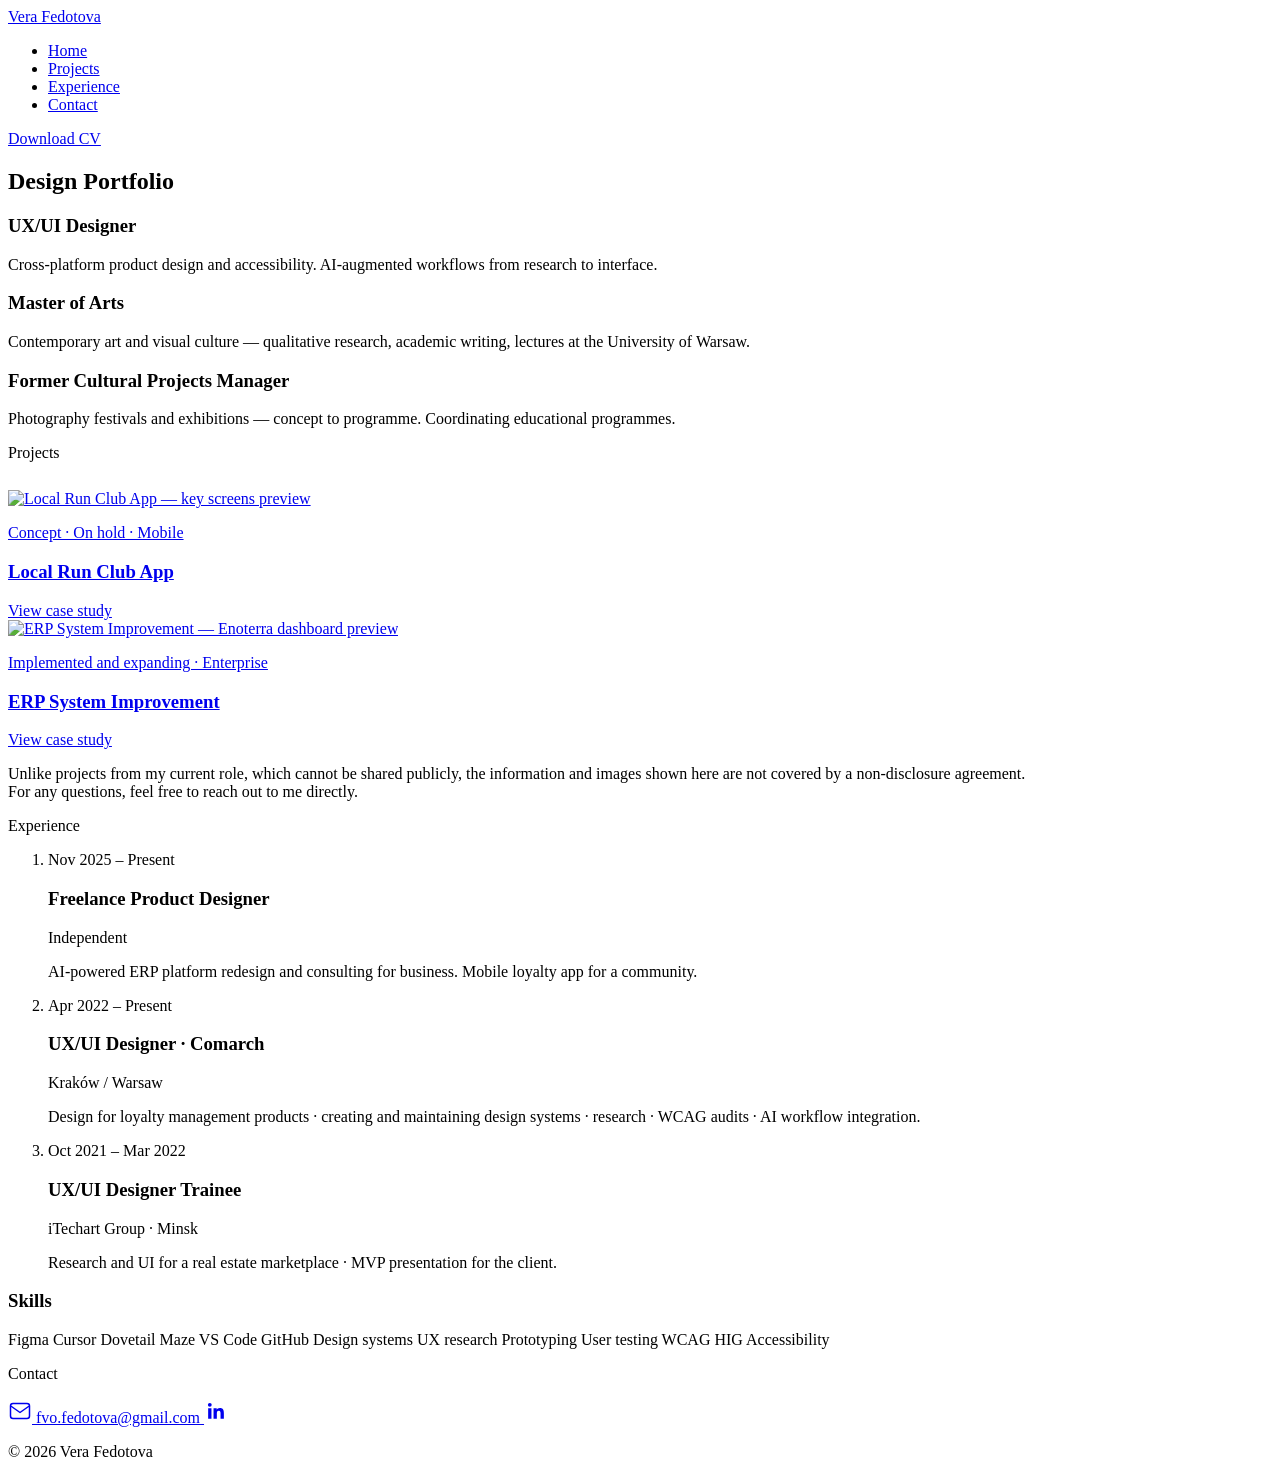
==== index.html @ 74adf996 "Add files via upload" ====
<!DOCTYPE html>
<html lang="en">
<head>
  <meta charset="UTF-8" />
  <meta name="viewport" content="width=device-width, initial-scale=1.0" />
  <title>Vera Fedotova · UX/UI Designer</title>
  <meta name="description" content="Portfolio of Vera Fedotova — UX/UI designer specializing in SaaS, AI, complex applications, and loyalty solutions." />
  <link rel="preconnect" href="https://fonts.googleapis.com" />
  <link rel="preconnect" href="https://fonts.gstatic.com" crossorigin />
  <link href="https://fonts.googleapis.com/css2?family=Inter:opsz,wght@14..32,400..700&family=Syne:wght@600;700;800&display=swap" rel="stylesheet" />
  <link rel="stylesheet" href="css/style.css?v=184" />
</head>
<body class="site-theme">
  <header class="site-header">
    <nav class="nav" aria-label="Main">
      <a class="logo" href="welcome.html">Vera Fedotova</a>
      <div class="nav-end">
        <ul class="nav-links">
          <li><a href="index.html" class="active">Home</a></li>
          <li><a href="projects.html">Projects</a></li>
          <li><a href="#experience" class="hide-mobile">Experience</a></li>
          <li><a href="#contact">Contact</a></li>
        </ul>
        <a class="nav-cv" href="assets/pdf/Fedotova Vera CV Designer.pdf" download="Fedotova Vera CV Designer.pdf">Download CV</a>
      </div>
    </nav>
  </header>

  <main>
    <section class="hero hero--home">
      <div class="container hero-inner">
        <div>
          <div class="hero-heading">
            <h1 class="hero-home-title">
              <span class="hero-home-title-line">Design</span>
              <span class="hero-home-title-line hero-home-title-line--muted">Portfolio</span>
            </h1>
          </div>
        </div>
      </div>
    </section>

    <section class="section-sm">
      <div class="container">
        <div class="about-strip">
          <div class="about-item">
            <h3>UX/UI Designer</h3>
            <p>Cross-platform product design and accessibility. AI-augmented workflows from research to interface.</p>
          </div>
          <div class="about-item">
            <h3>Master of Arts</h3>
            <p>Contemporary art and visual culture — qualitative research, academic writing, lectures at the University of Warsaw.</p>
          </div>
          <div class="about-item">
            <h3>Former Cultural Projects Manager</h3>
            <p>Photography festivals and exhibitions — concept to programme. Coordinating educational programmes.</p>
          </div>
        </div>
      </div>
    </section>

    <section class="section" id="projects">
      <div class="container">
        <p class="section-label">Projects</p>

        <div class="projects-grid" style="margin-top: 28px;">
          <a class="project-card" href="local-run-club.html">
            <div class="project-card-preview project-card-preview--cover project-card-preview--cover-run-club">
              <img class="project-card-cover" src="images/local-run-club/hero/MacBook%20Air%20-%201.png" alt="Local Run Club App — key screens preview" width="1200" height="675" loading="lazy" decoding="async" />
            </div>
            <div class="project-card-body">
              <p class="project-card-status">Concept · On hold · Mobile</p>
              <h3 class="project-card-title">Local Run Club App</h3>
              <span class="project-card-link">View case study</span>
            </div>
          </a>

          <a class="project-card" href="erp-system.html">
            <div class="project-card-preview project-card-preview--cover project-card-preview--cover-framed">
              <img class="project-card-cover" src="images/erp-system/hero/Screenshot%202026-04-27%20at%2018.42.26.png" alt="ERP System Improvement — Enoterra dashboard preview" width="1200" height="675" loading="lazy" decoding="async" />
            </div>
            <div class="project-card-body">
              <p class="project-card-status">Implemented and expanding · Enterprise</p>
              <h3 class="project-card-title">ERP System Improvement</h3>
              <span class="project-card-link">View case study</span>
            </div>
          </a>
        </div>

        <p class="projects-note">
          Unlike projects from my current role, which cannot be shared publicly, the information and images shown here are not covered by a non-disclosure agreement.<br>For any questions, feel free to reach out to me directly.
        </p>
      </div>
    </section>

    <section class="section section-alt" id="experience">
      <div class="container">
        <div class="experience-header">
          <p class="section-label">Experience</p>
        </div>

        <ol class="experience-timeline">
          <li class="experience-timeline-item">
            <div class="experience-timeline-marker">
              <time class="experience-timeline-date" datetime="2025-11">Nov 2025 – Present</time>
            </div>
            <article class="experience-timeline-content">
              <h3 class="experience-timeline-role">Freelance Product Designer</h3>
              <p class="experience-timeline-org">Independent</p>
              <p class="experience-timeline-text">
                AI-powered ERP platform redesign and consulting for business. Mobile loyalty app for a community.
              </p>
            </article>
          </li>

          <li class="experience-timeline-item">
            <div class="experience-timeline-marker">
              <time class="experience-timeline-date" datetime="2022-04">Apr 2022 – Present</time>
            </div>
            <article class="experience-timeline-content">
              <h3 class="experience-timeline-role">UX/UI Designer · Comarch</h3>
              <p class="experience-timeline-org">Kraków / Warsaw</p>
              <p class="experience-timeline-text">
                Design for loyalty management products · creating and maintaining design systems · research · WCAG audits · AI workflow integration.
              </p>
            </article>
          </li>

          <li class="experience-timeline-item">
            <div class="experience-timeline-marker">
              <time class="experience-timeline-date" datetime="2021-10/2022-03">Oct 2021 – Mar 2022</time>
            </div>
            <article class="experience-timeline-content">
              <h3 class="experience-timeline-role">UX/UI Designer Trainee</h3>
              <p class="experience-timeline-org">iTechart Group · Minsk</p>
              <p class="experience-timeline-text">
                Research and UI for a real estate marketplace · MVP presentation for the client.
              </p>
            </article>
          </li>
        </ol>

        <div class="experience-skills">
          <h3 class="about-block-title">Skills</h3>
          <div class="skills-tags">
            <span class="tag">Figma</span>
            <span class="tag">Cursor</span>
            <span class="tag">Dovetail</span>
            <span class="tag">Maze</span>
            <span class="tag">VS Code</span>
            <span class="tag">GitHub</span>
            <span class="tag">Design systems</span>
            <span class="tag">UX research</span>
            <span class="tag">Prototyping</span>
            <span class="tag">User testing</span>
            <span class="tag">WCAG</span>
            <span class="tag">HIG</span>
            <span class="tag">Accessibility</span>
          </div>
        </div>
      </div>
    </section>

    <section class="section-sm" id="contact">
      <div class="container">
        <p class="section-label">Contact</p>
        <div class="contact-links">
          <a class="contact-link contact-link--email" href="mailto:fvo.fedotova@gmail.com">
            <span class="contact-link-icon" aria-hidden="true">
              <svg width="24" height="24" viewBox="0 0 24 24" fill="none">
                <rect x="2.5" y="4.5" width="19" height="15" rx="2.5" stroke="currentColor" stroke-width="1.5"/>
                <path d="M3.5 7.5L12 13.5L20.5 7.5" stroke="currentColor" stroke-width="1.5" stroke-linecap="round" stroke-linejoin="round"/>
              </svg>
            </span>
            <span class="contact-link-text">fvo.fedotova@gmail.com</span>
          </a>
          <a class="contact-link contact-link--linkedin" href="https://www.linkedin.com/in/vera-fedotova/" target="_blank" rel="noopener noreferrer" aria-label="LinkedIn profile">
            <svg width="24" height="24" viewBox="0 0 24 24" fill="currentColor" aria-hidden="true">
              <g transform="translate(12 12) scale(0.93) translate(-12 -12)">
                <path d="M20.447 20.452h-3.554v-5.569c0-1.328-.027-3.037-1.852-3.037-1.853 0-2.136 1.445-2.136 2.939v5.667H9.351V9h3.414v1.561h.046c.477-.9 1.637-1.85 3.37-1.85 3.601 0 4.267 2.37 4.267 5.455v6.286zM5.337 7.433a2.062 2.062 0 0 1-2.063-2.065 2.062 2.062 0 0 1 2.063-2.063 2.062 2.062 0 0 1 2.063 2.063 2.062 2.062 0 0 1-2.063 2.065zm1.782 13.019H3.555V9h3.564v11.452z"/>
              </g>
            </svg>
          </a>
        </div>
      </div>
    </section>
  </main>

  <footer class="site-footer">
    <div class="footer-inner">
      <p>© 2026 Vera Fedotova</p>
    </div>
  </footer>

  <script src="js/main.js"></script>
</body>
</html>
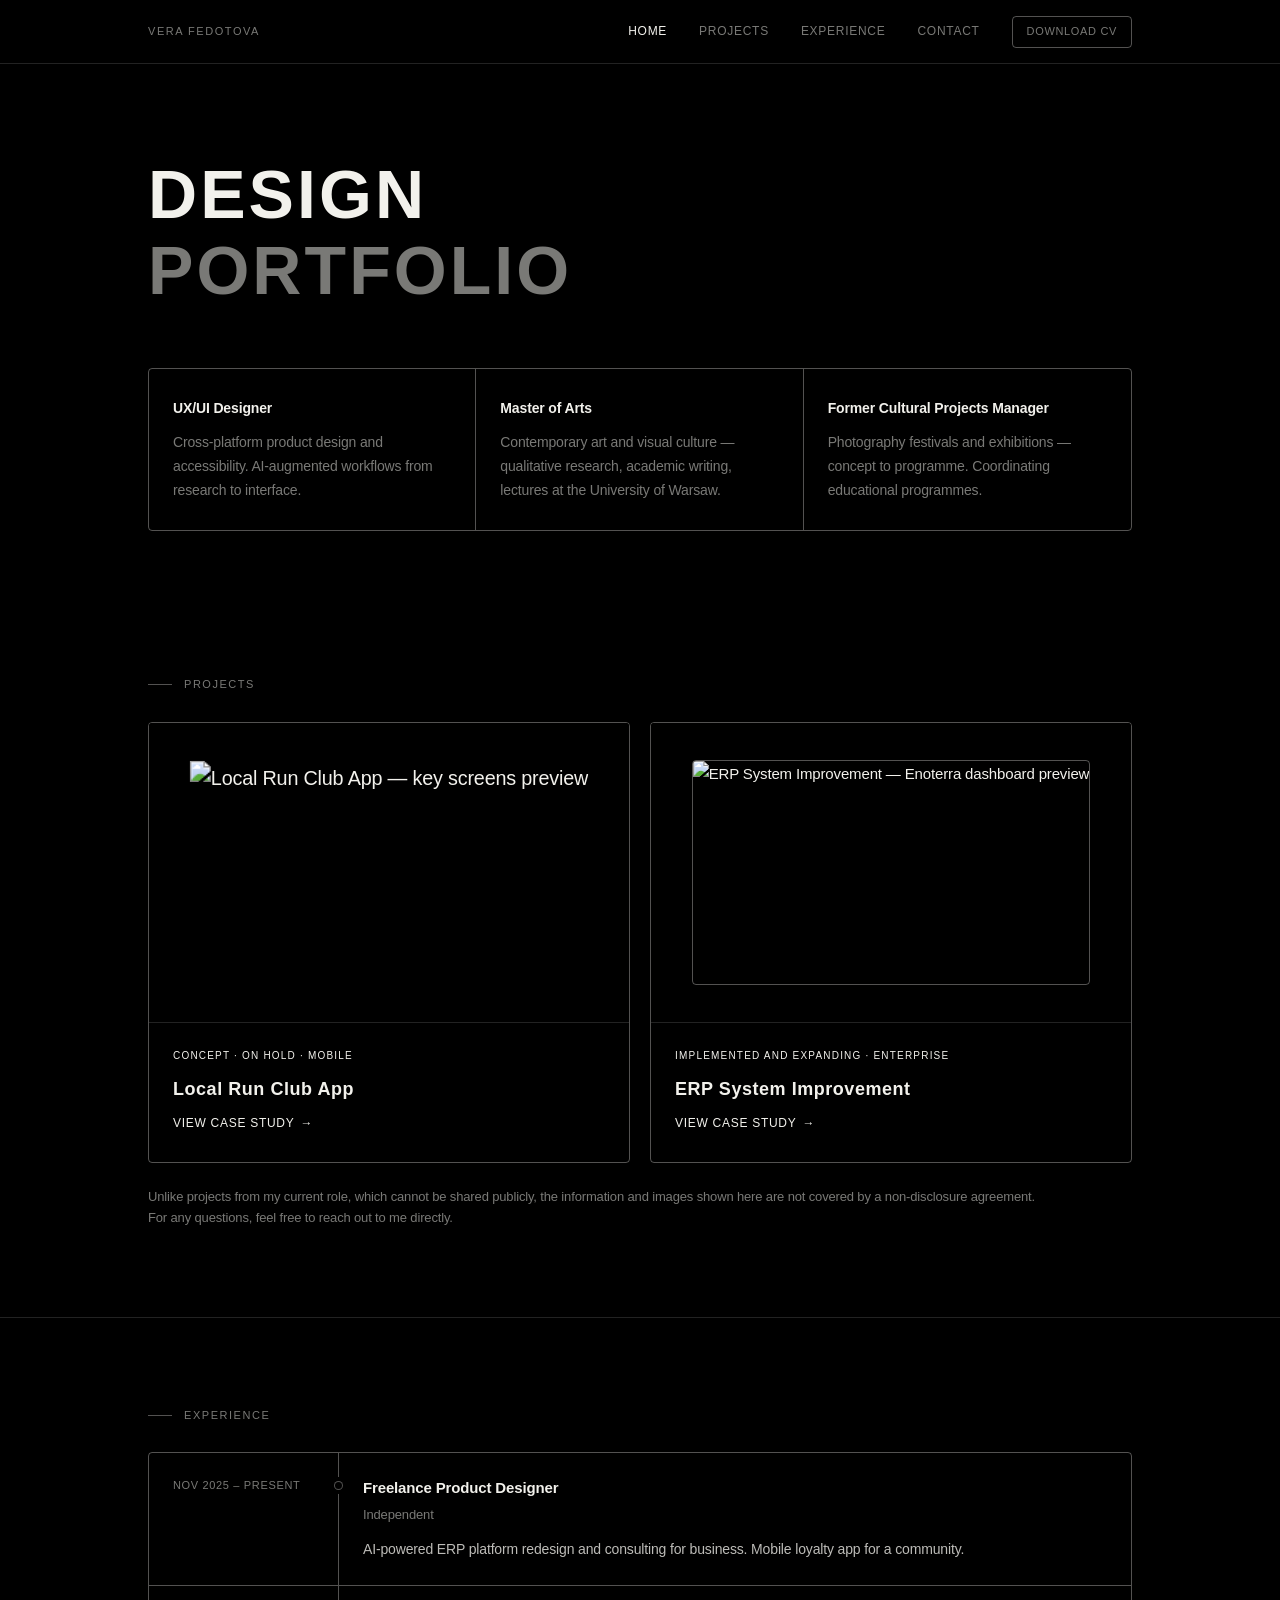
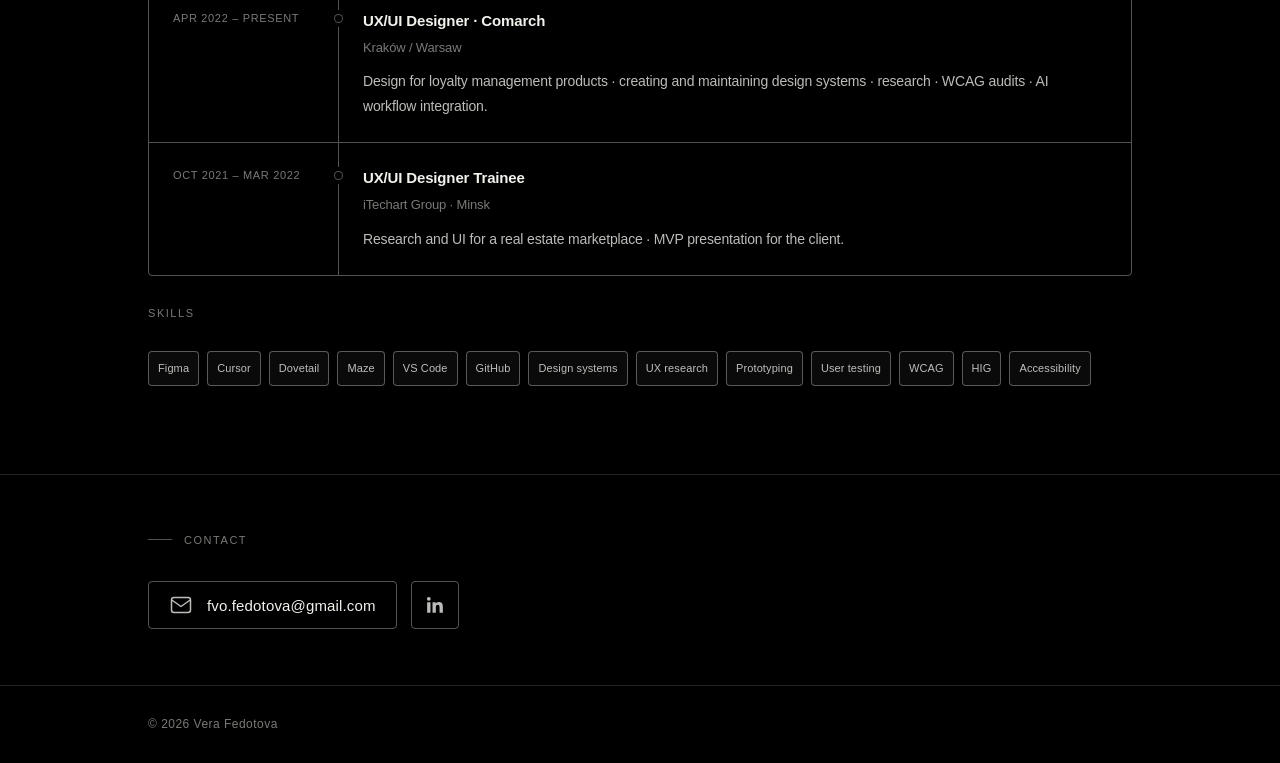
==== commit bff878d9: "Update index.html" ====
--- a/index.html
+++ b/index.html
@@ -8,7 +8,8 @@
   <link rel="preconnect" href="https://fonts.googleapis.com" />
   <link rel="preconnect" href="https://fonts.gstatic.com" crossorigin />
   <link href="https://fonts.googleapis.com/css2?family=Inter:opsz,wght@14..32,400..700&family=Syne:wght@600;700;800&display=swap" rel="stylesheet" />
-  <link rel="stylesheet" href="css/style.css?v=184" />
+  <script src="site-base.js"></script>
+  <link rel="stylesheet" href="style.css?v=185" />
 </head>
 <body class="site-theme">
   <header class="site-header">
@@ -21,7 +22,7 @@
           <li><a href="#experience" class="hide-mobile">Experience</a></li>
           <li><a href="#contact">Contact</a></li>
         </ul>
-        <a class="nav-cv" href="assets/pdf/Fedotova Vera CV Designer.pdf" download="Fedotova Vera CV Designer.pdf">Download CV</a>
+        <a class="nav-cv" href="Fedotova Vera CV Designer.pdf" download="Fedotova Vera CV Designer.pdf">Download CV</a>
       </div>
     </nav>
   </header>
@@ -192,6 +193,6 @@
     </div>
   </footer>
 
-  <script src="js/main.js"></script>
+  <script src="main.js"></script>
 </body>
 </html>
--- a/style.css
+++ b/style.css
@@ -0,0 +1,3198 @@
+*,
+*::before,
+*::after {
+  margin: 0;
+  padding: 0;
+  box-sizing: border-box;
+}
+
+:root {
+  --bg: #000000;
+  --bg-soft: #000000;
+  --surface: transparent;
+  --surface-2: rgba(242, 241, 236, 0.04);
+  --ink: #f2f1ec;
+  --ink-2: rgba(242, 241, 236, 0.78);
+  --muted: rgba(242, 241, 236, 0.5);
+  --line: rgba(242, 241, 236, 0.14);
+  --line-strong: rgba(242, 241, 236, 0.34);
+  --accent: #f2f1ec;
+  --accent-dim: rgba(242, 241, 236, 0.08);
+  --accent-glow: rgba(242, 241, 236, 0.2);
+  --font: "Inter", -apple-system, BlinkMacSystemFont, "Segoe UI", sans-serif;
+  --font-display: "Syne", var(--font);
+  --max: 1040px;
+  --measure: calc(62ch - 120px);
+  --measure-lead: min(720px, 100%);
+  --nav-h: 64px;
+  --radius: 4px;
+  --btn-h: 48px;
+}
+
+html {
+  scroll-behavior: smooth;
+  color-scheme: dark;
+}
+
+body {
+  font-family: var(--font);
+  background: var(--bg);
+  color: var(--ink);
+  line-height: 1.7;
+  font-size: 15px;
+  letter-spacing: -0.01em;
+  -webkit-font-smoothing: antialiased;
+  font-optical-sizing: auto;
+  text-rendering: optimizeLegibility;
+}
+
+a {
+  color: inherit;
+  text-decoration: none;
+}
+
+:focus-visible {
+  outline: 2px solid var(--accent);
+  outline-offset: 3px;
+  border-radius: 2px;
+}
+
+[id] {
+  scroll-margin-top: calc(var(--nav-h) + 24px);
+}
+
+@media (prefers-reduced-motion: reduce) {
+  html {
+    scroll-behavior: auto;
+  }
+
+  *,
+  *::before,
+  *::after {
+    animation-duration: 0.01ms !important;
+    animation-iteration-count: 1 !important;
+    transition-duration: 0.01ms !important;
+  }
+}
+
+img {
+  max-width: 100%;
+  display: block;
+}
+
+.mono {
+  font-size: 0.92em;
+  letter-spacing: 0.04em;
+}
+
+/* Navigation */
+.site-header {
+  position: sticky;
+  top: 0;
+  z-index: 100;
+  height: var(--nav-h);
+  background: rgba(0, 0, 0, 0.82);
+  backdrop-filter: blur(16px) saturate(1.2);
+  border-bottom: 1px solid var(--line);
+}
+
+.nav {
+  max-width: var(--max);
+  margin: 0 auto;
+  height: 100%;
+  padding: 0 28px;
+  display: flex;
+  align-items: center;
+  justify-content: space-between;
+  gap: 24px;
+}
+
+.logo {
+  display: inline-flex;
+  align-items: center;
+  font-size: 11px;
+  font-weight: 500;
+  letter-spacing: 0.14em;
+  text-transform: uppercase;
+  color: var(--muted);
+  line-height: 1;
+}
+
+.nav-links {
+  display: flex;
+  align-items: center;
+  gap: 32px;
+  list-style: none;
+  font-size: 12px;
+  font-weight: 500;
+  letter-spacing: 0.06em;
+  text-transform: uppercase;
+}
+
+.nav-links a {
+  color: var(--muted);
+  transition: color 0.2s ease;
+}
+
+.nav-links a:hover,
+.nav-links a.active {
+  color: var(--ink);
+}
+
+.nav-end {
+  display: flex;
+  align-items: center;
+  gap: 32px;
+}
+
+.nav-cv {
+  display: inline-flex;
+  align-items: center;
+  justify-content: center;
+  flex-shrink: 0;
+  height: 32px;
+  padding: 0 14px;
+  font-size: 11px;
+  font-weight: 500;
+  letter-spacing: 0.06em;
+  text-transform: uppercase;
+  border: 1px solid var(--line-strong);
+  background: transparent;
+  color: var(--muted);
+  border-radius: var(--radius);
+  transition: background 0.2s ease, border-color 0.2s ease, color 0.2s ease;
+}
+
+.nav-cv:hover {
+  background: #000000;
+  border-color: #ffffff;
+  color: #ffffff;
+}
+
+/* Layout */
+main {
+  min-height: calc(100vh - var(--nav-h) - 88px);
+}
+
+.container {
+  max-width: var(--max);
+  margin: 0 auto;
+  padding: 0 28px;
+}
+
+.section {
+  padding: 88px 0;
+}
+
+.section-sm {
+  padding: 56px 0;
+}
+
+#contact {
+  border-top: 1px solid var(--line);
+}
+
+.section-alt {
+  background: transparent;
+  border-top: 1px solid var(--line);
+}
+
+.section-label {
+  display: flex;
+  align-items: center;
+  gap: 12px;
+  font-size: 11px;
+  font-weight: 500;
+  letter-spacing: 0.14em;
+  text-transform: uppercase;
+  color: var(--muted);
+  margin-bottom: 20px;
+}
+
+.section-label::before {
+  content: "";
+  width: 24px;
+  height: 1px;
+  background: var(--line-strong);
+  flex-shrink: 0;
+}
+
+.section-title {
+  font-size: clamp(26px, 4vw, 34px);
+  font-weight: 600;
+  letter-spacing: -0.03em;
+  line-height: 1.2;
+  margin-bottom: 20px;
+}
+
+.hero-lead {
+  font-size: 17px;
+  color: var(--ink-2);
+  max-width: var(--measure-lead);
+  line-height: 1.75;
+  font-weight: 400;
+  text-wrap: pretty;
+  orphans: 2;
+  widows: 2;
+  hanging-punctuation: first last;
+}
+
+.section-lead {
+  font-size: 16px;
+  color: var(--ink-2);
+  max-width: var(--measure);
+  line-height: 1.75;
+  text-wrap: pretty;
+  orphans: 2;
+  widows: 2;
+}
+
+/* Hero */
+.hero {
+  padding: 96px 0 96px;
+  background: transparent;
+  position: relative;
+  overflow: hidden;
+}
+
+.hero--home {
+  padding-bottom: 64px;
+}
+
+.hero--projects {
+  padding-bottom: 40px;
+}
+
+.hero--home .hero-heading {
+  margin-bottom: 0;
+}
+
+.hero-home-title {
+  display: flex;
+  flex-direction: column;
+  align-items: flex-start;
+  gap: 0.12em;
+  width: 100%;
+  margin: 0;
+  font-family: var(--font-display);
+  font-size: clamp(36px, 6.8vw, 68px);
+  font-weight: 700;
+  letter-spacing: 0.045em;
+  line-height: 1;
+  text-transform: uppercase;
+  color: var(--ink);
+}
+
+.hero-home-title-line {
+  display: block;
+}
+
+.hero-home-title-line--muted {
+  color: var(--muted);
+}
+
+.hero--home + .section-sm {
+  padding-top: 0;
+}
+
+.hero--projects + .section-sm {
+  padding-top: 12px;
+}
+
+.hero-inner {
+  position: relative;
+  z-index: 1;
+}
+
+.hero-title {
+  font-size: clamp(36px, 6vw, 52px);
+  font-weight: 600;
+  letter-spacing: -0.04em;
+  line-height: 1.1;
+  margin-bottom: 10px;
+}
+
+.hero-heading {
+  display: flex;
+  flex-direction: column;
+  align-items: flex-start;
+  width: 100%;
+  max-width: 100%;
+  margin-bottom: 28px;
+  text-align: left;
+}
+
+.hero-title--home {
+  width: 100%;
+  max-width: none;
+  font-size: clamp(24px, 3.4vw, 34px);
+  font-weight: 600;
+  letter-spacing: -0.03em;
+  line-height: 1.15;
+  margin: 0;
+  color: var(--ink);
+  text-align: left;
+}
+
+.hero-portfolio-label {
+  font-size: 11px;
+  font-weight: 500;
+  letter-spacing: 0.14em;
+  text-transform: uppercase;
+  color: var(--muted);
+  margin-bottom: 20px;
+}
+
+.hero-sub {
+  font-size: 14px;
+  color: var(--muted);
+  margin-bottom: 0;
+  letter-spacing: 0.02em;
+}
+
+.hero-name {
+  font-size: 17px;
+  line-height: 1.75;
+  color: var(--ink-2);
+  margin-bottom: 0;
+}
+
+.hero-meta {
+  display: flex;
+  flex-wrap: wrap;
+  gap: 8px;
+}
+
+.tag {
+  font-size: 12px;
+  font-weight: 500;
+  padding: 8px 10px;
+  border: 1px solid var(--line-strong);
+  background: transparent;
+  color: var(--ink-2);
+  border-radius: var(--radius);
+  letter-spacing: 0.01em;
+  text-align: center;
+  transition: border-color 0.2s ease, color 0.2s ease, background 0.2s ease;
+}
+
+.tag:hover {
+  border-color: var(--line-strong);
+  background: var(--surface-2);
+  color: var(--ink);
+}
+
+.contact-links {
+  display: flex;
+  flex-wrap: wrap;
+  align-items: center;
+  gap: 14px;
+  margin-top: 32px;
+}
+
+.contact-link {
+  display: inline-flex;
+  align-items: center;
+  justify-content: center;
+  height: var(--btn-h);
+  min-height: var(--btn-h);
+  max-height: var(--btn-h);
+  line-height: 1;
+  box-sizing: border-box;
+  border: 1px solid var(--line-strong);
+  border-radius: var(--radius);
+  background: transparent;
+  color: var(--ink-2);
+  transition: background 0.2s ease, border-color 0.2s ease, color 0.2s ease;
+}
+
+.contact-link svg {
+  display: block;
+  width: 24px;
+  height: 24px;
+}
+
+.contact-link--email {
+  gap: 14px;
+  padding: 0 20px;
+  color: var(--ink);
+}
+
+.contact-link-icon {
+  display: inline-flex;
+  flex-shrink: 0;
+  color: var(--ink-2);
+  transition: color 0.2s ease;
+}
+
+.contact-link-text {
+  font-size: 15px;
+  line-height: 1.4;
+  letter-spacing: 0.01em;
+}
+
+.contact-link--linkedin {
+  width: var(--btn-h);
+  padding: 0;
+  flex-shrink: 0;
+}
+
+.contact-link:hover {
+  background: #000000;
+  border-color: #ffffff;
+  color: #ffffff;
+}
+
+.contact-link:hover .contact-link-icon {
+  color: #ffffff;
+}
+
+/* Buttons */
+.btn-row {
+  display: flex;
+  flex-wrap: wrap;
+  gap: 12px;
+  margin-top: 32px;
+}
+
+.btn {
+  display: inline-flex;
+  align-items: center;
+  justify-content: center;
+  gap: 8px;
+  height: var(--btn-h);
+  min-height: var(--btn-h);
+  max-height: var(--btn-h);
+  line-height: 1;
+  box-sizing: border-box;
+  font-size: 12px;
+  font-weight: 500;
+  letter-spacing: 0.06em;
+  text-transform: uppercase;
+  padding: 0 22px;
+  border: 1px solid var(--line-strong);
+  background: transparent;
+  color: var(--ink-2);
+  border-radius: var(--radius);
+  transition: background 0.2s ease, border-color 0.2s ease, color 0.2s ease;
+}
+
+.btn-row .btn {
+  color: var(--ink);
+  border-color: var(--line-strong);
+  background: var(--surface-2);
+}
+
+.btn:hover {
+  background: #000000;
+  border: 1px solid #ffffff;
+  color: #ffffff;
+  box-shadow: none;
+}
+
+.btn-outline {
+  background: transparent;
+  border: 1px solid var(--line-strong);
+  color: var(--ink-2);
+}
+
+.btn-outline:hover {
+  background: #000000;
+  border: 1px solid #ffffff;
+  color: #ffffff;
+  box-shadow: none;
+}
+
+/* About strip */
+.about-strip {
+  display: grid;
+  grid-template-columns: repeat(3, 1fr);
+  background: transparent;
+  border: 1px solid var(--line-strong);
+  border-radius: var(--radius);
+  overflow: hidden;
+}
+
+.about-item {
+  background: transparent;
+  padding: 28px 24px;
+  border-right: 1px solid var(--line-strong);
+}
+
+.about-item:last-child {
+  border-right: none;
+}
+
+.about-item h3 {
+  font-size: 14px;
+  font-weight: 600;
+  letter-spacing: -0.01em;
+  margin-bottom: 10px;
+  color: var(--ink);
+}
+
+.about-item p {
+  font-size: 14px;
+  color: var(--muted);
+  line-height: 1.7;
+  max-width: none;
+  text-wrap: pretty;
+  orphans: 2;
+  widows: 2;
+}
+
+/* About section */
+.experience-header {
+  margin-bottom: 28px;
+}
+
+.experience-header .section-title {
+  margin-bottom: 0;
+  max-width: 520px;
+}
+
+.experience-header-actions {
+  display: flex;
+  flex-wrap: wrap;
+  gap: 12px;
+  margin-top: 28px;
+}
+
+.experience-timeline {
+  list-style: none;
+  border: 1px solid var(--line-strong);
+  border-radius: var(--radius);
+  overflow: hidden;
+}
+
+.experience-timeline-item {
+  display: grid;
+  grid-template-columns: minmax(140px, 190px) minmax(0, 1fr);
+  border-bottom: 1px solid var(--line-strong);
+}
+
+.experience-timeline-item:last-child {
+  border-bottom: none;
+}
+
+.experience-timeline-marker {
+  position: relative;
+  padding: 24px;
+  border-right: 1px solid var(--line-strong);
+  background: transparent;
+}
+
+.experience-timeline-marker::before {
+  content: "";
+  position: absolute;
+  top: 28px;
+  right: -5px;
+  width: 9px;
+  height: 9px;
+  border: 1px solid var(--line-strong);
+  border-radius: 50%;
+  background: var(--bg);
+  box-shadow: 0 0 0 4px var(--bg);
+}
+
+.experience-timeline-date {
+  display: block;
+  font-size: 11px;
+  font-weight: 500;
+  letter-spacing: 0.06em;
+  text-transform: uppercase;
+  color: var(--muted);
+  line-height: 1.5;
+}
+
+.experience-timeline-content {
+  padding: 24px;
+  min-width: 0;
+}
+
+.experience-timeline-role {
+  font-size: 15px;
+  font-weight: 600;
+  color: var(--ink);
+  letter-spacing: -0.01em;
+  line-height: 1.45;
+  margin: 0 0 6px;
+}
+
+.experience-timeline-org {
+  font-size: 13px;
+  color: var(--muted);
+  line-height: 1.5;
+  margin: 0 0 12px;
+}
+
+.experience-timeline-text {
+  font-size: 14px;
+  color: var(--ink-2);
+  line-height: 1.75;
+  margin: 0;
+  text-wrap: pretty;
+  orphans: 2;
+  widows: 2;
+}
+
+.about-layout {
+  display: grid;
+  grid-template-columns: minmax(0, 1.15fr) minmax(0, 0.85fr);
+  gap: 96px;
+  align-items: stretch;
+}
+
+.about-column {
+  min-width: 0;
+}
+
+.about-column--side {
+  display: flex;
+  flex-direction: column;
+  justify-content: flex-start;
+  gap: 48px;
+  height: 100%;
+}
+
+.about-panel {
+  padding-bottom: 0;
+}
+
+.about-block-title {
+  font-size: 11px;
+  font-weight: 500;
+  letter-spacing: 0.14em;
+  text-transform: uppercase;
+  color: var(--muted);
+  margin-bottom: 28px;
+}
+
+.about-entry {
+  padding-bottom: 28px;
+  margin-bottom: 28px;
+  border-bottom: 1px solid var(--line);
+}
+
+.about-entry--last {
+  padding-bottom: 0;
+  margin-bottom: 0;
+  border-bottom: none;
+}
+
+.about-panel .about-entry--last {
+  padding-bottom: 0;
+  margin-bottom: 0;
+}
+
+.about-entry-head {
+  margin-bottom: 10px;
+}
+
+.about-entry-role {
+  font-size: 15px;
+  font-weight: 600;
+  color: var(--ink);
+  letter-spacing: -0.01em;
+  line-height: 1.45;
+}
+
+.about-entry-meta {
+  font-size: 13px;
+  color: var(--muted);
+  margin-top: 6px;
+  line-height: 1.5;
+}
+
+.about-entry-text {
+  font-size: 14px;
+  color: var(--ink-2);
+  line-height: 1.75;
+  text-wrap: pretty;
+  orphans: 2;
+  widows: 2;
+}
+
+.experience-skills {
+  margin-top: 28px;
+  padding-bottom: 0;
+}
+
+.skills-tags {
+  display: flex;
+  flex-wrap: nowrap;
+  align-items: center;
+  gap: 8px;
+  overflow-x: auto;
+  -webkit-overflow-scrolling: touch;
+  scrollbar-width: none;
+}
+
+.skills-tags::-webkit-scrollbar {
+  display: none;
+}
+
+.experience-skills .skills-tags .tag {
+  flex-shrink: 0;
+  white-space: nowrap;
+  font-size: 11px;
+  padding: 7px 9px;
+  background: var(--surface-2);
+}
+
+.about-lang-list {
+  list-style: none;
+  display: flex;
+  flex-direction: column;
+  gap: 12px;
+}
+
+.about-lang-item {
+  display: flex;
+  align-items: baseline;
+  justify-content: space-between;
+  gap: 16px;
+  padding-bottom: 12px;
+  border-bottom: 1px solid var(--line);
+}
+
+.about-lang-item:last-child {
+  padding-bottom: 0;
+  border-bottom: none;
+}
+
+.about-lang-name {
+  font-size: 14px;
+  font-weight: 500;
+  color: var(--ink);
+}
+
+.about-lang-level {
+  font-size: 13px;
+  color: var(--muted);
+  line-height: 1.5;
+  text-align: right;
+}
+
+/* Project cards */
+.projects-grid {
+  display: grid;
+  grid-template-columns: repeat(2, 1fr);
+  gap: 20px;
+}
+
+.projects-note {
+  margin-top: 24px;
+  width: 100%;
+  font-size: 13px;
+  line-height: 1.6;
+  color: var(--muted);
+}
+
+.project-card {
+  background: transparent;
+  border: 1px solid var(--line-strong);
+  border-radius: var(--radius);
+  display: flex;
+  flex-direction: column;
+  min-height: 400px;
+  overflow: hidden;
+  color: inherit;
+  text-decoration: none;
+  transition: border-color 0.25s ease, box-shadow 0.25s ease;
+}
+
+.project-card:hover {
+  border-color: var(--line-strong);
+  box-shadow: 0 0 0 1px var(--line-strong), 0 16px 48px rgba(0, 0, 0, 0.4);
+}
+
+.project-card-preview {
+  flex: 1;
+  min-height: 200px;
+  background: var(--bg-soft);
+  border-bottom: 1px solid var(--line);
+  display: flex;
+  align-items: center;
+  justify-content: center;
+  padding: 36px;
+  overflow: hidden;
+}
+
+.project-card-preview--cover {
+  padding: 0;
+  display: block;
+  background: var(--bg);
+  aspect-ratio: 16 / 10;
+  min-height: 0;
+}
+
+.project-card-preview--cover-run-club {
+  padding: 28px 32px;
+  display: flex;
+  align-items: center;
+  justify-content: center;
+  background: #000000;
+}
+
+.project-card-preview--cover-run-club .project-card-cover {
+  width: auto;
+  max-width: 100%;
+  max-height: 100%;
+  height: auto;
+  object-fit: contain;
+  transform: scale(1.32);
+}
+
+.project-card-cover {
+  display: block;
+  width: 100%;
+  height: 100%;
+  object-fit: cover;
+  object-position: center;
+}
+
+.project-card-preview--cover-framed {
+  padding: 28px 32px;
+  display: flex;
+  align-items: center;
+  justify-content: center;
+  background: #000000;
+  aspect-ratio: 16 / 10;
+  min-height: 0;
+}
+
+.project-card-preview--cover-framed .project-card-cover {
+  width: auto;
+  max-width: 100%;
+  max-height: 100%;
+  height: auto;
+  object-fit: contain;
+  border-radius: 4px;
+  border: 1px solid var(--line-strong);
+}
+
+.project-card-body {
+  padding: 24px 24px 28px;
+}
+
+.project-card-status {
+  font-size: 10px;
+  font-weight: 500;
+  letter-spacing: 0.12em;
+  text-transform: uppercase;
+  color: var(--accent);
+  margin-bottom: 10px;
+}
+
+.project-card-title {
+  font-size: 18px;
+  font-weight: 600;
+  letter-spacing: 0.03em;
+  margin-bottom: 4px;
+}
+
+.project-card-sub {
+  font-size: 13px;
+  color: var(--muted);
+  margin-bottom: 12px;
+}
+
+.project-card-text {
+  font-size: 14px;
+  color: var(--ink-2);
+  line-height: 1.7;
+  margin-bottom: 18px;
+  text-wrap: pretty;
+  orphans: 2;
+  widows: 2;
+}
+
+.project-card-link {
+  font-size: 12px;
+  font-weight: 500;
+  letter-spacing: 0.06em;
+  text-transform: uppercase;
+  color: var(--ink);
+  display: inline-flex;
+  align-items: center;
+  gap: 6px;
+  transition: color 0.2s ease, gap 0.2s ease;
+}
+
+.project-card:hover .project-card-link {
+  color: var(--accent);
+  gap: 10px;
+}
+
+.project-card-link::after {
+  content: "→";
+  display: inline-block;
+  transition: transform 0.2s ease;
+}
+
+.project-card:hover .project-card-link::after {
+  transform: translateX(2px);
+}
+
+/* Case study */
+.case-hero {
+  padding: 96px 0 72px;
+  border-bottom: 1px solid var(--line);
+  background: transparent;
+  position: relative;
+  overflow: hidden;
+}
+
+.case-hero .container {
+  position: relative;
+  z-index: 1;
+}
+
+.case-hero .section-label {
+  margin-bottom: 24px;
+}
+
+.case-hero .hero-title {
+  font-size: clamp(32px, 5vw, 44px);
+  font-weight: 600;
+  letter-spacing: 0.04em;
+  line-height: 1.15;
+  margin-bottom: 16px;
+}
+
+.case-hero .hero-sub {
+  font-size: 15px;
+  letter-spacing: 0.04em;
+  margin-bottom: 28px;
+}
+
+.case-hero .section-lead {
+  max-width: var(--measure-lead);
+  line-height: 1.85;
+  letter-spacing: 0.015em;
+  margin-bottom: 0;
+  text-wrap: pretty;
+  orphans: 2;
+  widows: 2;
+}
+
+.case-hero-note {
+  margin-top: 24px;
+}
+
+.case-meta {
+  display: grid;
+  grid-template-columns: repeat(4, minmax(0, 1fr));
+  column-gap: 48px;
+  row-gap: 12px;
+  align-items: start;
+  margin-top: 48px;
+  padding-top: 32px;
+  border-top: 1px solid var(--line);
+}
+
+.case-meta > div {
+  display: flex;
+  flex-direction: column;
+  gap: 12px;
+  min-width: 0;
+}
+
+.case-meta dt {
+  font-size: 10px;
+  font-weight: 500;
+  letter-spacing: 0.12em;
+  text-transform: uppercase;
+  color: var(--muted);
+  margin: 0;
+  line-height: 1.4;
+}
+
+.case-meta dd {
+  font-size: 14px;
+  color: var(--ink);
+  line-height: 1.55;
+  margin: 0;
+  min-width: 0;
+}
+
+.case-block .case-meta {
+  margin-top: 0;
+  padding-top: 0;
+  border-top: none;
+}
+
+.case-block .section-label {
+  margin-bottom: 28px;
+}
+
+.case-meta.case-meta--tools {
+  grid-template-columns: repeat(4, minmax(0, 1fr));
+  margin-top: 32px;
+  padding-top: 0;
+  border-top: none;
+}
+
+.case-block {
+  padding: 56px 0;
+  border-bottom: 1px solid var(--line);
+}
+
+.case-block:last-child {
+  border-bottom: none;
+}
+
+.case-block h2 {
+  font-size: 20px;
+  font-weight: 600;
+  letter-spacing: -0.02em;
+  margin-bottom: 16px;
+}
+
+.case-block--discover,
+.case-block--define,
+.case-block--develop,
+.case-block--deliver,
+.case-block--erp-discovery,
+.case-block--erp-develop,
+.case-block--erp-handover {
+  padding: 48px 0 56px;
+}
+
+.case-accordion .case-block--discover,
+.case-accordion .case-block--define,
+.case-accordion .case-block--develop,
+.case-accordion .case-block--deliver,
+.case-accordion .case-block--design,
+.case-accordion .case-block--erp-discovery,
+.case-accordion .case-block--erp-develop,
+.case-accordion .case-block--erp-handover {
+  padding: 0;
+}
+
+.case-accordion {
+  border-top: 1px solid var(--line);
+  border-bottom: 1px solid var(--line);
+}
+
+.case-accordion-item {
+  border-bottom: 1px solid var(--line);
+}
+
+.case-accordion-item:last-child {
+  border-bottom: none;
+}
+
+.case-accordion-item .container {
+  padding-top: 24px;
+  padding-bottom: 24px;
+}
+
+.case-accordion-item.is-open .container {
+  padding-bottom: 64px;
+}
+
+.case-accordion .case-block--discover h2.case-accordion-heading,
+.case-accordion .case-block--define h2.case-accordion-heading,
+.case-accordion .case-block--develop h2.case-accordion-heading,
+.case-accordion .case-block--deliver h2.case-accordion-heading,
+.case-accordion .case-block--design h2.case-accordion-heading,
+.case-accordion .case-block--erp-discovery h2.case-accordion-heading,
+.case-accordion .case-block--erp-develop h2.case-accordion-heading,
+.case-accordion .case-block--erp-handover h2.case-accordion-heading {
+  max-width: none;
+  width: 100%;
+  margin: 0;
+}
+
+.case-accordion-trigger {
+  width: 100%;
+  display: flex;
+  align-items: center;
+  justify-content: space-between;
+  gap: 20px;
+  margin: 0;
+  padding: 6px 0;
+  background: none;
+  border: none;
+  cursor: pointer;
+  text-align: left;
+  font: inherit;
+  letter-spacing: inherit;
+  line-height: inherit;
+  color: var(--ink);
+  transition: color 0.2s ease;
+}
+
+.case-accordion-trigger:hover,
+.case-accordion-item.is-open .case-accordion-trigger {
+  color: var(--ink);
+}
+
+.case-accordion-trigger:focus-visible {
+  outline: 2px solid var(--accent);
+  outline-offset: 4px;
+}
+
+.case-accordion-title {
+  font: inherit;
+  letter-spacing: inherit;
+}
+
+.case-accordion-icon {
+  flex-shrink: 0;
+  width: 18px;
+  height: 18px;
+  position: relative;
+  color: var(--muted);
+  transition: color 0.2s ease;
+}
+
+.case-accordion-trigger:hover .case-accordion-icon,
+.case-accordion-trigger:focus-visible .case-accordion-icon {
+  color: var(--accent);
+}
+
+.case-accordion-icon::before,
+.case-accordion-icon::after {
+  content: "";
+  position: absolute;
+  top: 50%;
+  left: 50%;
+  width: 10px;
+  height: 1px;
+  background: currentColor;
+  transform: translate(-50%, -50%);
+  transition: transform 0.22s ease, opacity 0.22s ease;
+}
+
+.case-accordion-icon::after {
+  transform: translate(-50%, -50%) rotate(90deg);
+}
+
+.case-accordion-item.is-open .case-accordion-icon::before {
+  transform: translate(-50%, -50%) rotate(0deg);
+}
+
+.case-accordion-item.is-open .case-accordion-icon::after {
+  transform: translate(-50%, -50%) rotate(0deg);
+  opacity: 0;
+}
+
+.case-accordion-panel {
+  padding-top: 28px;
+}
+
+.case-accordion-panel[hidden] {
+  display: none;
+}
+
+/* More air inside accordion panels */
+.case-accordion-panel .case-block-lead {
+  margin-bottom: 16px;
+}
+
+.case-accordion .case-block--discover .case-block-subtitle,
+.case-accordion .case-block--define .case-block-subtitle,
+.case-accordion .case-block--develop .case-block-subtitle,
+.case-accordion .case-block--deliver .case-block-subtitle,
+.case-accordion .case-block--design .case-block-subtitle,
+.case-accordion .case-block--erp-discovery .case-block-subtitle,
+.case-accordion .case-block--erp-develop .case-block-subtitle,
+.case-accordion .case-block--erp-handover .case-block-subtitle {
+  margin-top: 44px;
+  margin-bottom: 16px;
+}
+
+.case-accordion .case-block-subtitle:first-of-type {
+  margin-top: 12px;
+}
+
+.case-accordion .case-block--erp-develop .case-block-subtitle {
+  margin-top: 56px;
+}
+
+.case-accordion .case-meta--boxed > div,
+.case-accordion .discover-chart-box,
+.case-accordion .develop-text-box {
+  padding: 14px 12px;
+}
+
+.case-accordion .case-meta > div {
+  gap: 10px;
+}
+
+.case-accordion .case-meta.case-meta--survey,
+.case-accordion .case-meta.case-meta--needs,
+.case-accordion .case-meta.case-meta--personas,
+.case-accordion .case-block--erp-discovery .case-meta.case-meta--erp-workshop,
+.case-accordion .case-block--erp-discovery .case-meta.case-meta--erp-empathy,
+.case-accordion .case-block--define .case-meta.case-meta--cjm,
+.case-accordion .case-block--define .case-meta.case-meta--flows,
+.case-accordion .case-block--develop .case-meta.case-meta--ab,
+.case-accordion .case-block--deliver .case-meta.case-meta--deliver,
+.case-accordion .case-block--deliver .case-meta.case-meta--deliver-goals {
+  column-gap: 12px;
+  row-gap: 12px;
+}
+
+.case-accordion .erp-brainstorm-section + .erp-brainstorm-section {
+  margin-top: 16px;
+}
+
+.case-accordion .erp-brainstorm-tag {
+  margin-bottom: 10px;
+}
+
+.case-accordion .develop-ab-grid {
+  gap: 14px;
+}
+
+.case-accordion .develop-step {
+  margin-top: 28px;
+  margin-bottom: 12px;
+}
+
+.case-accordion .case-image-box {
+  margin-top: 12px;
+}
+
+.case-accordion .case-image-box + .discover-chart-box,
+.case-accordion .discover-chart-box + .case-image-box {
+  margin-top: 32px;
+}
+
+.case-block--discover {
+  --discover-warm: var(--accent);
+}
+
+.case-block--develop {
+  --discover-warm: var(--accent);
+  --develop-gutter: 14px;
+}
+
+.case-block--discover h2,
+.case-block--define h2,
+.case-block--develop h2,
+.case-block--deliver h2,
+.case-block--discover .case-block-subtitle,
+.case-block--define .case-block-subtitle,
+.case-block--develop .case-block-subtitle,
+.case-block--deliver .case-block-subtitle,
+.case-block--discover .case-block-lead,
+.case-block--define .case-block-lead,
+.case-block--develop .case-block-lead,
+.case-block--deliver .case-block-lead,
+.case-block--develop .develop-step {
+  max-width: var(--measure-lead);
+}
+
+.case-block--discover .case-meta.case-meta--survey,
+.case-block--discover .case-meta.case-meta--needs,
+.case-block--discover .case-meta.case-meta--personas,
+.case-block--discover .discover-chart-box,
+.case-block--define .case-meta.case-meta--cjm,
+.case-block--define .case-meta.case-meta--flows,
+.case-block--develop .discover-chart-box,
+.case-block--develop .develop-ab-grid,
+.case-block--develop .case-meta.case-meta--ab,
+.case-block--deliver .case-meta.case-meta--deliver,
+.case-block--deliver .case-meta.case-meta--deliver-goals,
+.case-block--deliver .discover-chart-box,
+.case-block--deliver .case-image-box,
+.case-block--deliver .projects-grid,
+.case-block--deliver .embed-frame {
+  max-width: none;
+  width: 100%;
+}
+
+.case-block--deliver .case-meta.case-meta--deliver {
+  grid-template-columns: repeat(2, minmax(0, 1fr));
+  column-gap: 8px;
+  row-gap: 8px;
+  align-items: stretch;
+  margin-top: 0;
+  padding-top: 0;
+  border-top: none;
+}
+
+.case-block--deliver .case-meta.case-meta--deliver-goals {
+  grid-template-columns: repeat(3, minmax(0, 1fr));
+  column-gap: 8px;
+  row-gap: 8px;
+  align-items: stretch;
+  margin-top: 8px;
+  padding-top: 0;
+  border-top: none;
+}
+
+.case-block--deliver .discover-chart-box {
+  padding: 11px 10px;
+}
+
+.case-block--deliver .develop-text {
+  margin: 0;
+  max-width: none;
+  width: 100%;
+  font-size: 12px;
+  line-height: 1.55;
+  color: var(--ink-2);
+}
+
+.case-block--deliver .develop-text strong {
+  color: var(--ink);
+  font-weight: 600;
+}
+
+.case-block--deliver .case-image-box {
+  margin: 0 auto;
+  width: 64%;
+  max-width: 64%;
+  padding: 11px 10px;
+}
+
+.case-block--deliver .deliver-findings {
+  margin-top: 0;
+  margin-bottom: 0;
+}
+
+.case-block--deliver .deliver-finding {
+  display: flex;
+  flex-direction: column;
+  align-items: center;
+}
+
+.case-block--deliver .deliver-finding .case-block-subtitle {
+  margin-top: 0;
+  margin-bottom: 14px;
+  width: 64%;
+  max-width: 64%;
+  text-align: center;
+}
+
+.case-block--deliver .deliver-finding-text {
+  margin: 0 0 20px;
+  width: 64%;
+  max-width: 64%;
+  text-align: center;
+  font-size: 15px;
+  line-height: 1.75;
+  color: var(--ink-2);
+  text-wrap: pretty;
+}
+
+.case-block--deliver .deliver-finding .case-image-box + .case-image-box {
+  margin-top: 16px;
+}
+
+.case-block--deliver .case-image-box + .discover-chart-box {
+  margin-top: 28px;
+}
+
+.case-block--erp .case-block-subtitle {
+  margin-top: 28px;
+  margin-bottom: 10px;
+  font-size: 13px;
+  font-weight: 500;
+  letter-spacing: 0.06em;
+  text-transform: uppercase;
+  color: var(--muted);
+  max-width: none;
+}
+
+.erp-scope-grid {
+  display: grid;
+  grid-template-columns: repeat(2, minmax(0, 1fr));
+  gap: 8px;
+  width: 100%;
+  max-width: none;
+}
+
+.erp-scope-panel {
+  background: var(--surface);
+  border: 1px solid var(--line);
+  border-radius: var(--radius);
+  padding: 14px;
+  min-width: 0;
+}
+
+.erp-scope-title {
+  margin: 0 0 12px;
+  padding-bottom: 10px;
+  border-bottom: 1px solid var(--line);
+  font-size: 14px;
+  font-weight: 600;
+  letter-spacing: -0.01em;
+  color: var(--ink);
+}
+
+.erp-role-list {
+  list-style: none;
+  margin: 0;
+  padding: 0;
+  display: grid;
+  gap: 10px;
+}
+
+.erp-role-item {
+  display: flex;
+  align-items: flex-start;
+  gap: 10px;
+  min-width: 0;
+}
+
+.erp-role-num {
+  flex-shrink: 0;
+  width: 22px;
+  height: 22px;
+  display: grid;
+  place-items: center;
+  border-radius: 999px;
+  background: var(--accent-dim);
+  color: var(--accent);
+  font-size: 11px;
+  font-weight: 600;
+  line-height: 1;
+}
+
+.erp-role-text {
+  font-size: 12px;
+  line-height: 1.5;
+  color: var(--ink-2);
+  padding-top: 2px;
+}
+
+.erp-tool-tags {
+  list-style: none;
+  margin: 0;
+  padding: 0;
+  display: flex;
+  flex-wrap: wrap;
+  gap: 6px;
+}
+
+.erp-tool-tag {
+  display: inline-flex;
+  align-items: center;
+  gap: 6px;
+  padding: 5px 9px;
+  border-radius: 999px;
+  border: 1px solid var(--line);
+  background: var(--surface-2);
+  font-size: 11px;
+  line-height: 1.3;
+  color: var(--ink);
+}
+
+.erp-tool-dot {
+  width: 6px;
+  height: 6px;
+  border-radius: 999px;
+  flex-shrink: 0;
+}
+
+.erp-tool-dot--red {
+  background: #e85d5d;
+}
+
+.erp-tool-dot--pink {
+  background: #f4a4b4;
+}
+
+.erp-tool-dot--rose {
+  background: #c94c4c;
+}
+
+.erp-tool-dot--purple {
+  background: var(--accent);
+}
+
+.erp-tool-dot--gold {
+  background: #c9a227;
+}
+
+.erp-tool-dot--blue {
+  background: #5b9fd4;
+}
+
+.case-block--erp .erp-tools-note {
+  margin: 12px 0 0;
+  padding-top: 12px;
+  border-top: 1px solid var(--line);
+  font-size: 11px;
+  line-height: 1.55;
+  color: var(--muted);
+  max-width: none;
+}
+
+.erp-outcome-grid {
+  display: grid;
+  grid-template-columns: repeat(2, minmax(0, 1fr));
+  gap: 8px;
+  width: 100%;
+  max-width: none;
+}
+
+.erp-outcome-box {
+  background: var(--surface);
+  border: 1px solid var(--line);
+  border-radius: var(--radius);
+  padding: 14px;
+  min-width: 0;
+}
+
+.erp-outcome-label {
+  margin: 0 0 6px;
+  font-size: 12px;
+  font-weight: 600;
+  letter-spacing: -0.01em;
+  color: var(--ink);
+}
+
+.erp-outcome-text {
+  margin: 0;
+  font-size: 12px;
+  line-height: 1.55;
+  color: var(--ink-2);
+  max-width: none;
+}
+
+.case-block--erp-discovery .case-block-subtitle,
+.case-block--erp-discovery .case-block-lead {
+  max-width: var(--measure-lead);
+}
+
+.case-block--erp-discovery .case-block-subtitle {
+  margin-top: 44px;
+  margin-bottom: 16px;
+  font-size: 13px;
+  font-weight: 500;
+  letter-spacing: 0.06em;
+  text-transform: uppercase;
+  color: var(--muted);
+}
+
+.case-block--erp-discovery .case-block-subtitle:first-of-type {
+  margin-top: 12px;
+}
+
+.case-block--erp-discovery .case-block-lead {
+  margin-bottom: 16px;
+  font-size: 12px;
+  color: var(--muted);
+}
+
+.case-block--erp-discovery .case-meta.case-meta--erp-workshop,
+.case-block--erp-discovery .case-meta.case-meta--erp-empathy,
+.case-block--erp-discovery .case-meta.case-meta--erp-priority,
+.case-block--erp-discovery .erp-brainstorm-section {
+  max-width: none;
+  width: 100%;
+}
+
+.case-block--erp-discovery .case-meta.case-meta--erp-workshop {
+  grid-template-columns: repeat(2, minmax(0, 1fr));
+  column-gap: 8px;
+  row-gap: 8px;
+  align-items: stretch;
+  margin-top: 0;
+  padding-top: 0;
+  border-top: none;
+}
+
+.case-block--erp-discovery .case-meta.case-meta--erp-empathy {
+  grid-template-columns: repeat(5, minmax(0, 1fr));
+  column-gap: 8px;
+  row-gap: 8px;
+  align-items: stretch;
+  margin-top: 0;
+  padding-top: 0;
+  border-top: none;
+}
+
+.case-block--erp-discovery .case-meta.case-meta--erp-priority {
+  display: flex;
+  flex-direction: column;
+  gap: 0;
+  margin-top: 0;
+  padding-top: 0;
+  border-top: none;
+  max-width: var(--measure-lead);
+}
+
+.case-block--erp-discovery .case-meta--erp-priority.case-meta--boxed {
+  padding: 0;
+  overflow: hidden;
+}
+
+.case-block--erp-discovery .case-meta--erp-priority.case-meta--boxed > div {
+  height: auto;
+  align-self: stretch;
+  display: grid;
+  grid-template-columns: 128px minmax(0, 1fr);
+  column-gap: 10px;
+  row-gap: 4px;
+  align-items: start;
+  padding: 6px 10px;
+  border: none;
+  border-radius: 0;
+  background: transparent;
+  border-bottom: 1px solid var(--line);
+}
+
+.case-block--erp-discovery .case-meta--erp-priority.case-meta--boxed > div:last-child {
+  border-bottom: none;
+}
+
+.case-block--erp-discovery .case-meta--erp-priority dt {
+  margin: 0;
+  padding: 2px 0 0;
+  align-self: center;
+}
+
+.case-block--erp-discovery .case-meta--erp-priority dd {
+  margin: 0;
+}
+
+.erp-priority-col--now {
+  border-top: none;
+  border-left: 3px solid #3d9a6a;
+  padding-left: 8px;
+}
+
+.erp-priority-col--next {
+  border-top: none;
+  border-left: 3px solid #4a7fd4;
+  padding-left: 8px;
+}
+
+.erp-priority-col--later {
+  border-top: none;
+  border-left: 3px solid #d4923a;
+  padding-left: 8px;
+}
+
+.erp-priority-items {
+  display: flex;
+  flex-direction: row;
+  flex-wrap: wrap;
+  gap: 6px;
+  margin: 0;
+  padding: 0;
+  list-style: none;
+}
+
+.erp-priority-item {
+  margin: 0;
+  padding: 8px 10px;
+  font-size: 11px;
+  line-height: 1.4;
+  color: var(--ink-2);
+  background: var(--surface);
+  border: 1px solid var(--line);
+  border-radius: var(--radius);
+}
+
+.case-block--erp-develop .case-block-subtitle,
+.case-block--erp-develop .case-block-lead,
+.case-block--erp-develop .erp-develop-prose {
+  max-width: var(--measure-lead);
+}
+
+.case-block--erp-develop .case-block-subtitle {
+  margin-top: 52px;
+  margin-bottom: 20px;
+  font-size: 13px;
+  font-weight: 500;
+  letter-spacing: 0.06em;
+  text-transform: uppercase;
+  color: var(--muted);
+}
+
+.case-block--erp-develop .case-block-subtitle:first-of-type {
+  margin-top: 12px;
+}
+
+.case-block--erp-develop .erp-develop-prose,
+.case-block--erp-develop p.erp-develop-prose {
+  margin: 0 0 24px;
+  font-size: 15px;
+  line-height: 1.75;
+  color: var(--ink-2);
+  text-wrap: pretty;
+}
+
+.case-block--erp-develop .erp-develop-prose p {
+  margin: 0;
+  font-size: inherit;
+  line-height: inherit;
+  color: inherit;
+}
+
+.case-block--erp-develop .erp-develop-prose p + p {
+  margin-top: 18px;
+}
+
+.case-block--erp-develop .erp-develop-prose + .case-block-subtitle,
+.case-block--erp-develop .erp-feature-stack + .case-block-subtitle {
+  margin-top: 52px;
+}
+
+.case-block--erp-develop .erp-feature-stack,
+.case-block--erp-develop .erp-video-center {
+  max-width: none;
+  width: 100%;
+}
+
+.erp-feature-stack {
+  display: flex;
+  flex-direction: column;
+  gap: 56px;
+  margin-top: 16px;
+  margin-bottom: 24px;
+}
+
+.erp-feature-title {
+  margin: 0 0 10px;
+  font-size: 14px;
+  font-weight: 600;
+  letter-spacing: -0.02em;
+  color: var(--ink);
+}
+
+.erp-feature-text {
+  margin: 0 0 60px;
+  max-width: var(--measure-lead);
+  font-size: 12px;
+  line-height: 1.55;
+  color: var(--ink-2);
+}
+
+.case-block--erp-develop .case-image-box {
+  margin: 8px auto 0;
+  width: 64%;
+  max-width: 64%;
+  padding: 11px 10px;
+}
+
+.erp-video-center {
+  display: flex;
+  justify-content: center;
+  margin-top: 28px;
+}
+
+.case-block--erp-develop .erp-video-frame {
+  overflow: hidden;
+}
+
+.erp-video-frame video {
+  display: block;
+  width: 100%;
+  height: auto;
+  border-radius: calc(var(--radius) - 4px);
+  background: #000;
+}
+
+.erp-video-caption {
+  margin: 0;
+  padding: 8px 12px 10px;
+  font-size: 10px;
+  line-height: 1.4;
+  text-align: center;
+  color: var(--muted);
+  border-top: 1px solid var(--line);
+}
+
+.case-block--erp-discovery .case-meta--boxed > div {
+  padding: 11px 10px;
+}
+
+.case-block--erp-discovery .case-meta > div {
+  gap: 8px;
+}
+
+.case-block--erp-discovery .case-meta dt {
+  font-size: 9px;
+  line-height: 1.35;
+  font-weight: 500;
+  letter-spacing: 0.06em;
+  text-transform: uppercase;
+  color: var(--muted);
+}
+
+.case-block--erp-discovery .case-meta dd {
+  font-size: 12px;
+  line-height: 1.45;
+}
+
+.case-block--erp-discovery .discover-box-body {
+  gap: 5px;
+}
+
+.case-block--erp-discovery .discover-box-body p {
+  font-size: 11px;
+  line-height: 1.45;
+}
+
+.case-block--erp-discovery .discover-sub {
+  font-size: 8px;
+  font-weight: 600;
+  letter-spacing: 0.08em;
+  text-transform: uppercase;
+  color: var(--accent);
+}
+
+.erp-brainstorm-section {
+  margin-top: 8px;
+}
+
+.erp-brainstorm-section + .erp-brainstorm-section {
+  margin-top: 8px;
+}
+
+.erp-brainstorm-tag {
+  margin: 0 0 8px;
+  font-size: 10px;
+  font-weight: 500;
+  letter-spacing: 0.1em;
+  text-transform: uppercase;
+  color: var(--muted);
+}
+
+.erp-idea-grid {
+  display: flex;
+  flex-wrap: wrap;
+  gap: 6px;
+}
+
+.erp-idea-card {
+  display: block;
+  padding: 8px 10px;
+  background: var(--surface);
+  border: 1px solid var(--line);
+  border-radius: var(--radius);
+  font-size: 11px;
+  line-height: 1.4;
+  color: var(--ink-2);
+  max-width: 100%;
+}
+
+.erp-idea-card--accent {
+  border-color: var(--line-strong);
+  box-shadow: inset 2px 0 0 var(--accent);
+  color: var(--ink);
+}
+
+.case-block--erp-handover .erp-develop-prose,
+.case-block--erp-handover p.erp-develop-prose,
+.case-block--erp-handover .erp-handover-list {
+  max-width: var(--measure-lead);
+}
+
+.case-block--erp-handover .erp-develop-prose,
+.case-block--erp-handover p.erp-develop-prose {
+  margin: 0 0 12px;
+  font-size: 15px;
+  line-height: 1.75;
+  color: var(--ink-2);
+  text-wrap: pretty;
+}
+
+.case-block--erp-handover .erp-handover-list {
+  margin-top: 8px;
+  margin-bottom: 32px;
+}
+
+.case-block--erp-handover .erp-handover-list li {
+  margin-bottom: 14px;
+}
+
+.case-block--erp-handover .erp-handover-list li:last-child {
+  margin-bottom: 0;
+}
+
+.case-block--erp-handover .erp-handover-list strong {
+  color: var(--ink);
+  font-weight: 600;
+}
+
+.case-block--erp-handover .case-image-box,
+.case-accordion .case-block--erp-handover .case-image-box {
+  margin: 32px auto 0;
+  width: 64%;
+  max-width: 64%;
+  padding: 11px 10px;
+}
+
+.case-block--erp-handover .case-image-box img {
+  display: block;
+  width: 100%;
+  height: auto;
+  border-radius: calc(var(--radius) - 4px);
+}
+
+.case-block--deliver .deliver-outcome {
+  margin-top: 40px;
+  padding: 14px;
+}
+
+.case-block--discover .case-meta.case-meta--survey {
+  grid-template-columns: repeat(3, minmax(0, 1fr));
+  column-gap: 8px;
+  row-gap: 8px;
+}
+
+.case-block--discover .case-meta.case-meta--needs {
+  grid-template-columns: repeat(6, minmax(0, 1fr));
+  column-gap: 8px;
+  row-gap: 8px;
+}
+
+.case-block--discover .case-meta.case-meta--personas {
+  grid-template-columns: repeat(4, minmax(0, 1fr));
+  column-gap: 8px;
+  row-gap: 8px;
+}
+
+.case-block--define .case-meta.case-meta--cjm {
+  grid-template-columns: repeat(7, minmax(0, 1fr));
+  column-gap: 8px;
+  row-gap: 8px;
+}
+
+.case-block--define .case-meta.case-meta--flows {
+  grid-template-columns: repeat(4, minmax(0, 1fr));
+  column-gap: 8px;
+  row-gap: 8px;
+  align-items: stretch;
+  margin-top: 0;
+  padding-top: 0;
+  border-top: none;
+}
+
+.case-block--develop .case-meta.case-meta--ab {
+  grid-template-columns: repeat(2, minmax(0, 1fr));
+  column-gap: 8px;
+  row-gap: 8px;
+  align-items: stretch;
+  margin-top: 0;
+  padding-top: 0;
+  border-top: none;
+}
+
+.case-block--discover .case-meta--boxed > div,
+.case-block--define .case-meta--boxed > div,
+.case-block--deliver .case-meta--boxed > div {
+  padding: 11px 10px;
+}
+
+.case-block--discover .case-meta > div,
+.case-block--define .case-meta > div,
+.case-block--develop .case-meta > div,
+.case-block--deliver .case-meta > div {
+  gap: 8px;
+}
+
+.case-block--discover .case-meta dt,
+.case-block--define .case-meta dt,
+.case-block--develop .case-meta dt,
+.case-block--deliver .case-meta dt {
+  font-size: 9px;
+  line-height: 1.35;
+}
+
+.case-block--discover .case-meta dd,
+.case-block--develop .case-meta dd,
+.case-block--deliver .case-meta dd {
+  font-size: 12px;
+  line-height: 1.45;
+}
+
+.case-block--discover .discover-box-body,
+.case-block--define .discover-box-body,
+.case-block--develop .discover-box-body,
+.case-block--deliver .discover-box-body {
+  gap: 5px;
+}
+
+.case-block--discover .discover-box-body p,
+.case-block--define .discover-box-body p,
+.case-block--develop .discover-box-body p,
+.case-block--deliver .discover-box-body p {
+  font-size: 11px;
+  line-height: 1.45;
+}
+
+.case-block--discover .discover-sub,
+.case-block--define .discover-sub,
+.case-block--develop .discover-sub {
+  font-size: 8px;
+  letter-spacing: 0.1em;
+  margin-bottom: 1px;
+}
+
+.case-block--discover .discover-chart-box {
+  padding: 11px 10px;
+}
+
+.case-block--discover .case-block-lead,
+.case-block--develop .case-block-lead {
+  margin-bottom: 16px;
+  font-size: 12px;
+  color: var(--muted);
+}
+
+.case-block--develop .develop-step {
+  margin-top: 20px;
+  margin-bottom: 8px;
+  font-size: 10px;
+  font-weight: 500;
+  letter-spacing: 0.1em;
+  text-transform: uppercase;
+  color: var(--muted);
+}
+
+.case-block--develop .develop-text {
+  margin: 0;
+  padding: 0;
+  max-width: none;
+  width: 100%;
+  box-sizing: border-box;
+  font-size: 12px;
+  line-height: 1.55;
+  color: var(--ink-2);
+  text-align: left;
+  text-wrap: wrap;
+}
+
+.case-block--develop .develop-text + .develop-text {
+  margin-top: 10px;
+}
+
+.develop-ab-grid {
+  display: grid;
+  grid-template-columns: repeat(2, minmax(0, 1fr));
+  gap: 8px;
+}
+
+.develop-ab-card {
+  margin: 0;
+  background: var(--surface);
+  border: 1px solid var(--line);
+  border-radius: var(--radius);
+}
+
+.develop-ab-head {
+  display: flex;
+  align-items: center;
+  gap: 8px;
+  margin-bottom: 10px;
+  font-size: 10px;
+  font-weight: 500;
+  letter-spacing: 0.08em;
+  text-transform: uppercase;
+  color: var(--ink);
+}
+
+.develop-ab-badge {
+  display: inline-flex;
+  align-items: center;
+  justify-content: center;
+  width: 18px;
+  height: 18px;
+  border: 1px solid var(--line);
+  border-radius: 4px;
+  font-size: 9px;
+  font-weight: 600;
+  color: var(--ink-2);
+  flex-shrink: 0;
+}
+
+.develop-phone-wrap {
+  display: flex;
+  justify-content: center;
+  margin-bottom: 10px;
+}
+
+.develop-phone {
+  display: block;
+  width: min(120px, 42%);
+  height: auto;
+  color: var(--ink);
+  opacity: 0.72;
+}
+
+.develop-ab-caption {
+  margin: 0;
+  font-size: 11px;
+  line-height: 1.45;
+  color: var(--ink-2);
+}
+
+.case-block--develop .discover-chart {
+  gap: 8px;
+}
+
+.case-block--develop .discover-bar-head {
+  margin-bottom: 5px;
+  gap: 10px;
+}
+
+.case-block--develop .discover-bar-label,
+.case-block--develop .discover-bar-value {
+  font-size: 11px;
+}
+
+.case-block--develop .discover-chart-note {
+  margin-top: 4px;
+  padding-top: 10px;
+  font-size: 11px;
+}
+
+.case-block--discover .discover-chart {
+  gap: 8px;
+}
+
+.case-block--discover .discover-bar-head {
+  margin-bottom: 5px;
+  gap: 10px;
+}
+
+.case-block--discover .discover-bar-label,
+.case-block--discover .discover-bar-value {
+  font-size: 11px;
+}
+
+.case-block--discover .discover-chart-note {
+  margin-top: 4px;
+  padding-top: 10px;
+  font-size: 11px;
+}
+
+.case-block--discover h2,
+.case-block--define h2,
+.case-block--develop h2,
+.case-block--deliver h2 {
+  margin-bottom: 20px;
+}
+
+.case-block--discover .case-block-subtitle,
+.case-block--define .case-block-subtitle,
+.case-block--develop .case-block-subtitle,
+.case-block--deliver .case-block-subtitle,
+.case-block--design .case-block-subtitle {
+  margin-top: 44px;
+  margin-bottom: 16px;
+  font-size: 13px;
+  font-weight: 500;
+  letter-spacing: 0.06em;
+  text-transform: uppercase;
+  color: var(--muted);
+}
+
+.case-block--discover .case-block-subtitle:first-of-type,
+.case-block--define .case-block-subtitle:first-of-type,
+.case-block--develop .case-block-subtitle:first-of-type,
+.case-block--deliver .case-block-subtitle:first-of-type {
+  margin-top: 12px;
+}
+
+.case-meta.case-meta--survey {
+  grid-template-columns: repeat(3, minmax(0, 1fr));
+  column-gap: 12px;
+  row-gap: 12px;
+  align-items: stretch;
+  margin-top: 0;
+  padding-top: 0;
+  border-top: none;
+}
+
+.case-meta--boxed > div {
+  background: var(--surface);
+  border: 1px solid var(--line);
+  border-radius: var(--radius);
+  padding: 18px 16px;
+  height: 100%;
+}
+
+.case-meta.case-meta--needs {
+  grid-template-columns: repeat(3, minmax(0, 1fr));
+  column-gap: 12px;
+  row-gap: 12px;
+  align-items: stretch;
+  margin-top: 0;
+  padding-top: 0;
+  border-top: none;
+}
+
+.case-meta.case-meta--personas {
+  grid-template-columns: repeat(2, minmax(0, 1fr));
+  column-gap: 12px;
+  row-gap: 12px;
+  align-items: stretch;
+  margin-top: 0;
+  padding-top: 0;
+  border-top: none;
+}
+
+.case-meta.case-meta--cjm {
+  grid-template-columns: repeat(3, minmax(0, 1fr));
+  column-gap: 12px;
+  row-gap: 12px;
+  align-items: stretch;
+  margin-top: 0;
+  padding-top: 0;
+  border-top: none;
+}
+
+.discover-box-body {
+  display: flex;
+  flex-direction: column;
+  gap: 10px;
+  font-weight: 400;
+  color: var(--ink-2);
+}
+
+.discover-box-body p {
+  font-size: 13px;
+  color: var(--ink-2);
+  line-height: 1.65;
+  margin: 0;
+  max-width: none;
+  overflow-wrap: break-word;
+}
+
+.discover-sub {
+  display: block;
+  font-size: 10px;
+  font-weight: 500;
+  letter-spacing: 0.12em;
+  text-transform: uppercase;
+  color: var(--muted);
+  margin-bottom: 4px;
+}
+
+.discover-persona-type {
+  font-size: 10px;
+  font-weight: 500;
+  letter-spacing: 0.12em;
+  text-transform: uppercase;
+  color: var(--muted);
+  margin-bottom: 2px;
+}
+
+.discover-chart-box {
+  background: var(--surface);
+  border: 1px solid var(--line);
+  border-radius: var(--radius);
+  padding: 18px 16px;
+}
+
+.case-block--develop .case-meta--boxed > div,
+.case-block--develop .discover-chart-box,
+.case-block--develop .develop-ab-card {
+  box-sizing: border-box;
+  padding-block: 14px;
+  padding-inline: var(--develop-gutter);
+}
+
+.case-block--develop .develop-outcome {
+  margin-top: 40px;
+  padding: var(--develop-gutter);
+}
+
+.case-image-box {
+  margin: 0;
+  background: var(--surface);
+  border: 1px solid var(--line);
+  border-radius: var(--radius);
+  padding: 18px 16px;
+}
+
+.case-image-box img {
+  display: block;
+  width: 100%;
+  height: auto;
+  border-radius: calc(var(--radius) - 4px);
+}
+
+.discover-chart {
+  display: grid;
+  gap: 14px;
+  max-width: none;
+}
+
+.discover-bar-head {
+  display: flex;
+  align-items: baseline;
+  justify-content: space-between;
+  gap: 16px;
+  margin-bottom: 8px;
+}
+
+.discover-bar-label {
+  font-size: 13px;
+  color: var(--ink-2);
+  line-height: 1.4;
+  min-width: 0;
+}
+
+.discover-bar-value {
+  flex-shrink: 0;
+  font-size: 13px;
+  font-weight: 600;
+  color: var(--ink);
+  line-height: 1;
+}
+
+.discover-bar-track {
+  height: 3px;
+  background: var(--line);
+  border-radius: 999px;
+  overflow: hidden;
+}
+
+.discover-bar-fill {
+  display: block;
+  height: 100%;
+  width: var(--bar);
+  background: var(--discover-warm);
+  border-radius: 999px;
+}
+
+.discover-chart-note {
+  margin-top: 8px;
+  padding-top: 16px;
+  border-top: 1px solid var(--line);
+  font-size: 12px;
+  color: var(--muted);
+  line-height: 1.5;
+  max-width: none;
+  margin-bottom: 0;
+}
+
+.case-block-subtitle {
+  font-size: 14px;
+  font-weight: 600;
+  letter-spacing: -0.01em;
+  color: var(--ink);
+  margin-top: 28px;
+  margin-bottom: 12px;
+}
+
+.case-block-subtitle:first-of-type {
+  margin-top: 4px;
+}
+
+.case-block-note {
+  margin-top: 20px;
+  font-size: 15px;
+  color: var(--ink-2);
+  line-height: 1.75;
+  max-width: var(--measure-lead);
+}
+
+.case-block-note strong {
+  color: var(--ink);
+  font-weight: 500;
+}
+
+.case-block-lead {
+  font-size: 15px;
+  color: var(--ink-2);
+  line-height: 1.75;
+  max-width: var(--measure-lead);
+  margin-bottom: 16px;
+}
+
+.stats-row--2 {
+  grid-template-columns: repeat(2, 1fr);
+}
+
+.case-block p {
+  font-size: 15px;
+  color: var(--ink-2);
+  max-width: var(--measure-lead);
+  line-height: 1.75;
+  margin-bottom: 12px;
+  text-wrap: pretty;
+  orphans: 2;
+  widows: 2;
+}
+
+.case-block-alt {
+  background: var(--surface);
+}
+
+.case-block-divider {
+  margin: 28px 0;
+  border: none;
+  border-top: 1px solid var(--line);
+  max-width: var(--measure-lead);
+}
+
+.case-block--design .design-flows {
+  margin-top: 28px;
+}
+
+.case-block--design .design-flows.erp-feature-stack {
+  margin-top: 28px;
+  margin-bottom: 0;
+}
+
+.case-block--design .design-flow {
+  display: flex;
+  flex-direction: column;
+  align-items: center;
+}
+
+.case-block--design .design-flow .case-block-subtitle {
+  margin-top: 0;
+  margin-bottom: 14px;
+  width: 64%;
+  max-width: 64%;
+  text-align: center;
+}
+
+.case-block--design .design-flows .design-flow:first-child .case-block-subtitle {
+  margin-top: 0;
+}
+
+.case-block--design .case-image-box {
+  margin: 0 auto;
+  width: 64%;
+  max-width: 64%;
+  padding: 11px 10px;
+}
+
+.case-list {
+  margin-top: 12px;
+  padding-left: 18px;
+  max-width: var(--measure-lead);
+}
+
+.case-list li {
+  font-size: 15px;
+  color: var(--ink-2);
+  line-height: 1.7;
+  margin-bottom: 6px;
+}
+
+.case-list li::marker {
+  color: #ffffff;
+}
+
+.stats-row {
+  display: grid;
+  grid-template-columns: repeat(3, 1fr);
+  gap: 12px;
+  margin-top: 28px;
+}
+
+.stat-card {
+  background: var(--surface);
+  border: 1px solid var(--line);
+  border-radius: var(--radius);
+  padding: 24px 20px;
+}
+
+.stat-num {
+  font-size: 26px;
+  font-weight: 600;
+  color: var(--accent);
+  letter-spacing: -0.02em;
+  margin-bottom: 6px;
+}
+
+.stat-label {
+  font-size: 13px;
+  color: var(--muted);
+  line-height: 1.5;
+}
+
+.process-grid {
+  display: grid;
+  grid-template-columns: repeat(3, 1fr);
+  gap: 16px;
+  margin-top: 24px;
+}
+
+.process-step {
+  background: var(--surface);
+  border: 1px solid var(--line);
+  border-radius: var(--radius);
+  padding: 22px 20px;
+}
+
+.process-step-num {
+  font-size: 11px;
+  font-weight: 600;
+  color: var(--accent);
+  letter-spacing: 0.1em;
+  margin-bottom: 10px;
+}
+
+.process-step h3 {
+  font-size: 14px;
+  font-weight: 600;
+  letter-spacing: -0.01em;
+  margin-bottom: 8px;
+}
+
+.process-step p {
+  font-size: 13px;
+  color: var(--muted);
+  line-height: 1.65;
+  max-width: none;
+  margin: 0;
+}
+
+.embed-frame {
+  margin-top: 32px;
+  border: 1px solid var(--line);
+  background: var(--bg-soft);
+  border-radius: var(--radius);
+  aspect-ratio: 16 / 10;
+  display: flex;
+  align-items: center;
+  justify-content: center;
+  text-align: center;
+  padding: 40px;
+}
+
+.embed-frame p {
+  max-width: var(--measure-lead);
+  margin: 0 auto 16px;
+  color: var(--muted);
+  font-size: 14px;
+  line-height: 1.7;
+}
+
+.external-links {
+  display: flex;
+  flex-wrap: wrap;
+  gap: 12px;
+  justify-content: center;
+  margin-top: 16px;
+}
+
+/* Visual mocks */
+.mock-dash {
+  width: 100%;
+  max-width: 340px;
+  aspect-ratio: 16 / 11;
+  background: var(--surface-2);
+  border: 1px solid var(--line-strong);
+  border-radius: var(--radius);
+  overflow: hidden;
+  display: grid;
+  grid-template-columns: 68px 1fr;
+}
+
+.mock-dash .sb {
+  background: #0a0a09;
+  padding: 10px 8px;
+}
+
+.mock-dash .sb-logo {
+  color: var(--accent);
+  font-size: 7px;
+  font-weight: 700;
+  letter-spacing: 0.04em;
+  margin-bottom: 10px;
+}
+
+.mock-dash .sb-row {
+  height: 3px;
+  background: #fff;
+  opacity: 0.12;
+  margin-bottom: 5px;
+  border-radius: 1px;
+}
+
+.mock-dash .sb-row.act {
+  opacity: 0.8;
+  background: var(--accent);
+}
+
+.mock-dash .body {
+  padding: 10px;
+  display: flex;
+  flex-direction: column;
+  gap: 8px;
+}
+
+.mock-dash .kpis {
+  display: grid;
+  grid-template-columns: repeat(3, 1fr);
+  gap: 4px;
+}
+
+.mock-dash .kpi {
+  border: 1px solid var(--line);
+  border-radius: 2px;
+  padding: 5px;
+  font-size: 6px;
+  color: var(--ink-2);
+}
+
+.mock-dash .kpi .v {
+  font-weight: 600;
+  color: var(--ink);
+}
+
+.mock-dash .chart {
+  border: 1px solid var(--line);
+  border-radius: 2px;
+  padding: 6px;
+  height: 68px;
+  display: flex;
+  align-items: flex-end;
+  gap: 2px;
+}
+
+.mock-dash .chart .b {
+  flex: 1;
+  background: linear-gradient(180deg, rgba(242, 241, 236, 0.42), rgba(242, 241, 236, 0.1));
+  border-radius: 1px 1px 0 0;
+}
+
+.mock-phones {
+  display: flex;
+  gap: 14px;
+}
+
+.mock-phone {
+  width: 118px;
+  aspect-ratio: 9 / 19;
+  background: var(--surface-2);
+  border: 1px solid var(--line-strong);
+  border-radius: 12px;
+  overflow: hidden;
+  display: flex;
+  flex-direction: column;
+}
+
+.mock-phone .status {
+  height: 16px;
+  padding: 4px 10px 0;
+  font-size: 6px;
+  font-weight: 500;
+  display: flex;
+  justify-content: space-between;
+  color: var(--muted);
+}
+
+.mock-phone .ph-body {
+  flex: 1;
+  padding: 8px;
+  display: flex;
+  flex-direction: column;
+  gap: 6px;
+}
+
+.mock-phone .alert {
+  border: 1px solid var(--line);
+  border-radius: 3px;
+  padding: 5px;
+  font-size: 6px;
+  display: flex;
+  gap: 4px;
+  align-items: center;
+  color: var(--ink-2);
+}
+
+.mock-phone .dot {
+  width: 4px;
+  height: 4px;
+  border-radius: 50%;
+  background: var(--accent);
+}
+
+.mock-phone .pts {
+  color: var(--accent);
+  font-weight: 600;
+}
+
+.mock-phone .screen {
+  flex: 1;
+  border-radius: 6px;
+  background: linear-gradient(160deg, #2a2a28, #111110);
+  display: flex;
+  flex-direction: column;
+  justify-content: flex-end;
+  padding: 8px;
+  color: #fff;
+}
+
+.mock-phone .screen-title {
+  font-size: 9px;
+  font-weight: 600;
+  line-height: 1.15;
+  letter-spacing: 0.02em;
+}
+
+/* Footer */
+.site-footer {
+  border-top: 1px solid var(--line);
+  padding: 28px 0;
+  background: transparent;
+}
+
+.footer-inner {
+  max-width: var(--max);
+  margin: 0 auto;
+  padding: 0 28px;
+  display: flex;
+  align-items: center;
+  justify-content: flex-start;
+}
+
+.footer-inner p {
+  font-size: 12px;
+  color: var(--muted);
+  letter-spacing: 0.04em;
+}
+
+/* Case nav */
+.case-nav {
+  display: flex;
+  justify-content: space-between;
+  gap: 16px;
+  padding: 36px 0 64px;
+}
+
+.case-nav a {
+  font-size: 12px;
+  font-weight: 500;
+  letter-spacing: 0.06em;
+  text-transform: uppercase;
+  color: var(--muted);
+  transition: color 0.2s ease;
+}
+
+.case-nav a:hover {
+  color: var(--accent);
+}
+
+@media (max-width: 1100px) {
+  .case-block--discover .case-meta.case-meta--needs {
+    grid-template-columns: repeat(3, minmax(0, 1fr));
+  }
+
+  .case-block--discover .case-meta.case-meta--personas {
+    grid-template-columns: repeat(2, minmax(0, 1fr));
+  }
+
+  .case-block--define .case-meta.case-meta--cjm {
+    grid-template-columns: repeat(4, minmax(0, 1fr));
+  }
+
+  .case-block--erp-discovery .case-meta.case-meta--erp-empathy {
+    grid-template-columns: repeat(3, minmax(0, 1fr));
+  }
+
+  .case-block--define .case-meta.case-meta--flows {
+    grid-template-columns: repeat(2, minmax(0, 1fr));
+  }
+
+  .case-block--develop .develop-ab-grid,
+  .case-block--develop .case-meta.case-meta--ab {
+    grid-template-columns: 1fr;
+  }
+}
+
+@media (max-width: 900px) {
+  .projects-grid,
+  .about-strip,
+  .about-layout,
+  .stats-row,
+  .process-grid {
+    grid-template-columns: 1fr;
+  }
+
+  .experience-timeline-item {
+    grid-template-columns: 1fr;
+  }
+
+  .experience-timeline-marker {
+    border-right: none;
+    border-bottom: 1px solid var(--line);
+    padding: 18px 24px 14px;
+  }
+
+  .experience-timeline-marker::before {
+    display: none;
+  }
+
+  .experience-timeline-content {
+    padding-top: 18px;
+  }
+
+  .about-item {
+    border-right: none;
+    border-bottom: 1px solid var(--line-strong);
+  }
+
+  .about-item:last-child {
+    border-bottom: none;
+  }
+
+  .case-meta.case-meta--survey,
+  .case-meta.case-meta--needs,
+  .case-meta.case-meta--cjm {
+    grid-template-columns: 1fr;
+    row-gap: 12px;
+  }
+
+  .case-meta.case-meta--personas {
+    grid-template-columns: 1fr;
+    row-gap: 12px;
+  }
+
+  .case-block--discover .case-meta.case-meta--survey,
+  .case-block--discover .case-meta.case-meta--needs,
+  .case-block--discover .case-meta.case-meta--personas,
+  .case-block--define .case-meta.case-meta--cjm,
+  .case-block--define .case-meta.case-meta--flows,
+  .case-block--develop .case-meta.case-meta--ab,
+  .case-block--deliver .case-meta.case-meta--deliver,
+  .case-block--deliver .case-meta.case-meta--deliver-goals,
+  .erp-scope-grid,
+  .erp-outcome-grid,
+  .case-block--erp-discovery .case-meta.case-meta--erp-workshop,
+  .case-block--erp-discovery .case-meta.case-meta--erp-empathy,
+  .case-block--erp-discovery .case-meta.case-meta--erp-priority {
+    grid-template-columns: 1fr;
+  }
+
+  .case-block--develop .develop-ab-grid {
+    grid-template-columns: 1fr;
+  }
+
+  .case-block--erp-discovery .case-meta--erp-priority.case-meta--boxed > div {
+    grid-template-columns: 1fr;
+    row-gap: 6px;
+    padding: 8px 10px;
+  }
+
+  .case-block--erp-discovery .case-meta--erp-priority dt {
+    align-self: start;
+  }
+
+  .discover-bar-head {
+    gap: 12px;
+  }
+
+  .about-layout {
+    gap: 48px;
+  }
+
+  .about-column--side {
+    height: auto;
+    gap: 40px;
+  }
+
+  .nav-end {
+    gap: 20px;
+  }
+
+  .nav-links {
+    gap: 20px;
+  }
+
+  .case-meta {
+    grid-template-columns: repeat(2, minmax(0, 1fr));
+    gap: 32px 40px;
+  }
+
+  .case-meta > div {
+    display: flex;
+    flex-direction: column;
+    gap: 12px;
+    min-width: 0;
+  }
+
+  .case-meta.case-meta--tools {
+    grid-template-columns: repeat(4, minmax(0, 1fr));
+    column-gap: 16px;
+  }
+}
+
+@media (max-width: 640px) {
+  .nav-end {
+    gap: 12px;
+  }
+
+  .nav-cv {
+    height: 28px;
+    padding: 0 10px;
+    font-size: 10px;
+  }
+
+  .nav-links .hide-mobile {
+    display: none;
+  }
+
+  .hero {
+    padding: 72px 0 72px;
+  }
+
+  .section {
+    padding: 64px 0;
+  }
+
+  .container {
+    padding: 0 20px;
+  }
+
+  .case-meta {
+    grid-template-columns: 1fr;
+    gap: 28px;
+  }
+
+  .case-meta.case-meta--tools {
+    display: flex;
+    flex-wrap: nowrap;
+    overflow-x: auto;
+    gap: 20px;
+    padding-bottom: 2px;
+    -webkit-overflow-scrolling: touch;
+  }
+
+  .case-meta.case-meta--tools > div {
+    flex: 0 0 auto;
+  }
+}
+
+/* Custom cursor — arrow */
+@media (pointer: fine) {
+  body.has-custom-cursor,
+  body.has-custom-cursor a,
+  body.has-custom-cursor button,
+  body.has-custom-cursor .btn,
+  body.has-custom-cursor input,
+  body.has-custom-cursor textarea,
+  body.has-custom-cursor select,
+  body.has-custom-cursor label,
+  body.has-custom-cursor .project-card,
+  body.has-custom-cursor .project-card-link,
+  body.has-custom-cursor .contact-link,
+  body.has-custom-cursor .btn-round {
+    cursor: none !important;
+  }
+}
+
+.site-cursor-ring {
+  position: fixed;
+  top: 0;
+  left: 0;
+  width: 16px;
+  height: 16px;
+  border: 1.5px solid rgba(242, 241, 236, 0.78);
+  border-radius: 50%;
+  background: rgba(242, 241, 236, 0.04);
+  box-shadow: 0 0 0 1px rgba(0, 0, 0, 0.35);
+  pointer-events: none;
+  will-change: transform;
+  transition:
+    width 0.2s ease,
+    height 0.2s ease,
+    border-color 0.2s ease,
+    background 0.2s ease,
+    box-shadow 0.2s ease;
+}
+
+.site-cursor.is-hover .site-cursor-ring {
+  width: 22px;
+  height: 22px;
+  border-color: rgba(242, 241, 236, 0.95);
+  background: rgba(242, 241, 236, 0.08);
+  box-shadow: 0 0 0 1px rgba(0, 0, 0, 0.45);
+}
+
+.site-cursor {
+  position: fixed;
+  inset: 0;
+  pointer-events: none;
+  z-index: 10000;
+  opacity: 0;
+  transition: opacity 0.25s ease;
+}
+
+.site-cursor.is-visible {
+  opacity: 1;
+}
+
+@media (prefers-reduced-motion: reduce) {
+  .site-cursor {
+    display: none;
+  }
+}
+
+/* Welcome splash */
+
+.splash-page main {
+  min-height: 100vh;
+  position: relative;
+  z-index: 1;
+}
+
+.splash-hero {
+  min-height: 100vh;
+  padding: 0;
+  display: flex;
+  align-items: stretch;
+  justify-content: center;
+  border-bottom: none;
+}
+
+.splash-hero::after {
+  display: none;
+}
+
+.splash-meta {
+  position: absolute;
+  z-index: 1;
+  font-size: 11px;
+  font-weight: 500;
+  letter-spacing: 0.14em;
+  text-transform: uppercase;
+  color: var(--muted);
+  pointer-events: none;
+}
+
+.splash-meta span {
+  color: var(--accent);
+}
+
+.splash-meta--tl {
+  top: clamp(24px, 4vh, 40px);
+  left: clamp(24px, 4vw, 40px);
+}
+
+.splash-meta--br {
+  right: clamp(24px, 4vw, 40px);
+  bottom: clamp(24px, 4vh, 40px);
+}
+
+.splash-inner {
+  display: flex;
+  flex-direction: column;
+  align-items: center;
+  justify-content: center;
+  min-height: 100vh;
+  width: 100%;
+  position: relative;
+  z-index: 1;
+  transform: translateY(4vh);
+}
+
+.splash-actions {
+  display: flex;
+  flex-direction: row;
+  align-items: flex-end;
+  justify-content: center;
+  gap: clamp(10px, 2.5vw, 18px);
+}
+
+.splash-action {
+  display: flex;
+  flex-direction: column;
+  align-items: center;
+  gap: 10px;
+}
+
+.splash-action-index {
+  font-size: 10px;
+  font-weight: 500;
+  letter-spacing: 0.16em;
+  color: var(--accent);
+  line-height: 1;
+}
+
+.splash-connector {
+  align-self: center;
+  width: clamp(28px, 8vw, 56px);
+  height: 1px;
+  margin-bottom: clamp(42px, 11vw, 54px);
+  background: linear-gradient(90deg, transparent, var(--line-strong) 20%, var(--line-strong) 80%, transparent);
+  opacity: 0.7;
+}
+
+.btn-round {
+  position: relative;
+  display: inline-flex;
+  align-items: center;
+  justify-content: center;
+  text-align: center;
+  box-sizing: border-box;
+  width: clamp(96px, 22vw, 118px);
+  height: clamp(96px, 22vw, 118px);
+  padding: 16px;
+  border-radius: 50%;
+  font-size: 9px;
+  font-weight: 500;
+  letter-spacing: 0.12em;
+  text-transform: uppercase;
+  line-height: 1.4;
+  border: 1px solid var(--line-strong);
+  background: transparent;
+  color: var(--ink-2);
+  flex-shrink: 0;
+  transition: background 0.25s ease, border-color 0.25s ease, color 0.25s ease;
+}
+
+.btn-round::before {
+  content: "";
+  position: absolute;
+  inset: 6px;
+  border-radius: 50%;
+  border: 1px solid rgba(255, 255, 255, 0.05);
+  pointer-events: none;
+  transition: border-color 0.25s ease;
+}
+
+.btn-round-label {
+  position: relative;
+  z-index: 1;
+  max-width: 11ch;
+}
+
+.btn-round--primary {
+  color: var(--ink);
+  border-color: var(--line-strong);
+  background: var(--surface-2);
+}
+
+.btn-round--primary::before {
+  border-color: var(--line);
+}
+
+.btn-round:hover {
+  background: #000000;
+  border-color: #ffffff;
+  color: #ffffff;
+  box-shadow: none;
+}
+
+.btn-round:hover::before {
+  border-color: rgba(255, 255, 255, 0.18);
+}
+
+@media (max-width: 640px) {
+  .splash-meta--br {
+    display: none;
+  }
+
+  .splash-inner {
+    transform: none;
+  }
+
+  .splash-connector {
+    width: 20px;
+    margin-bottom: 40px;
+  }
+}
+
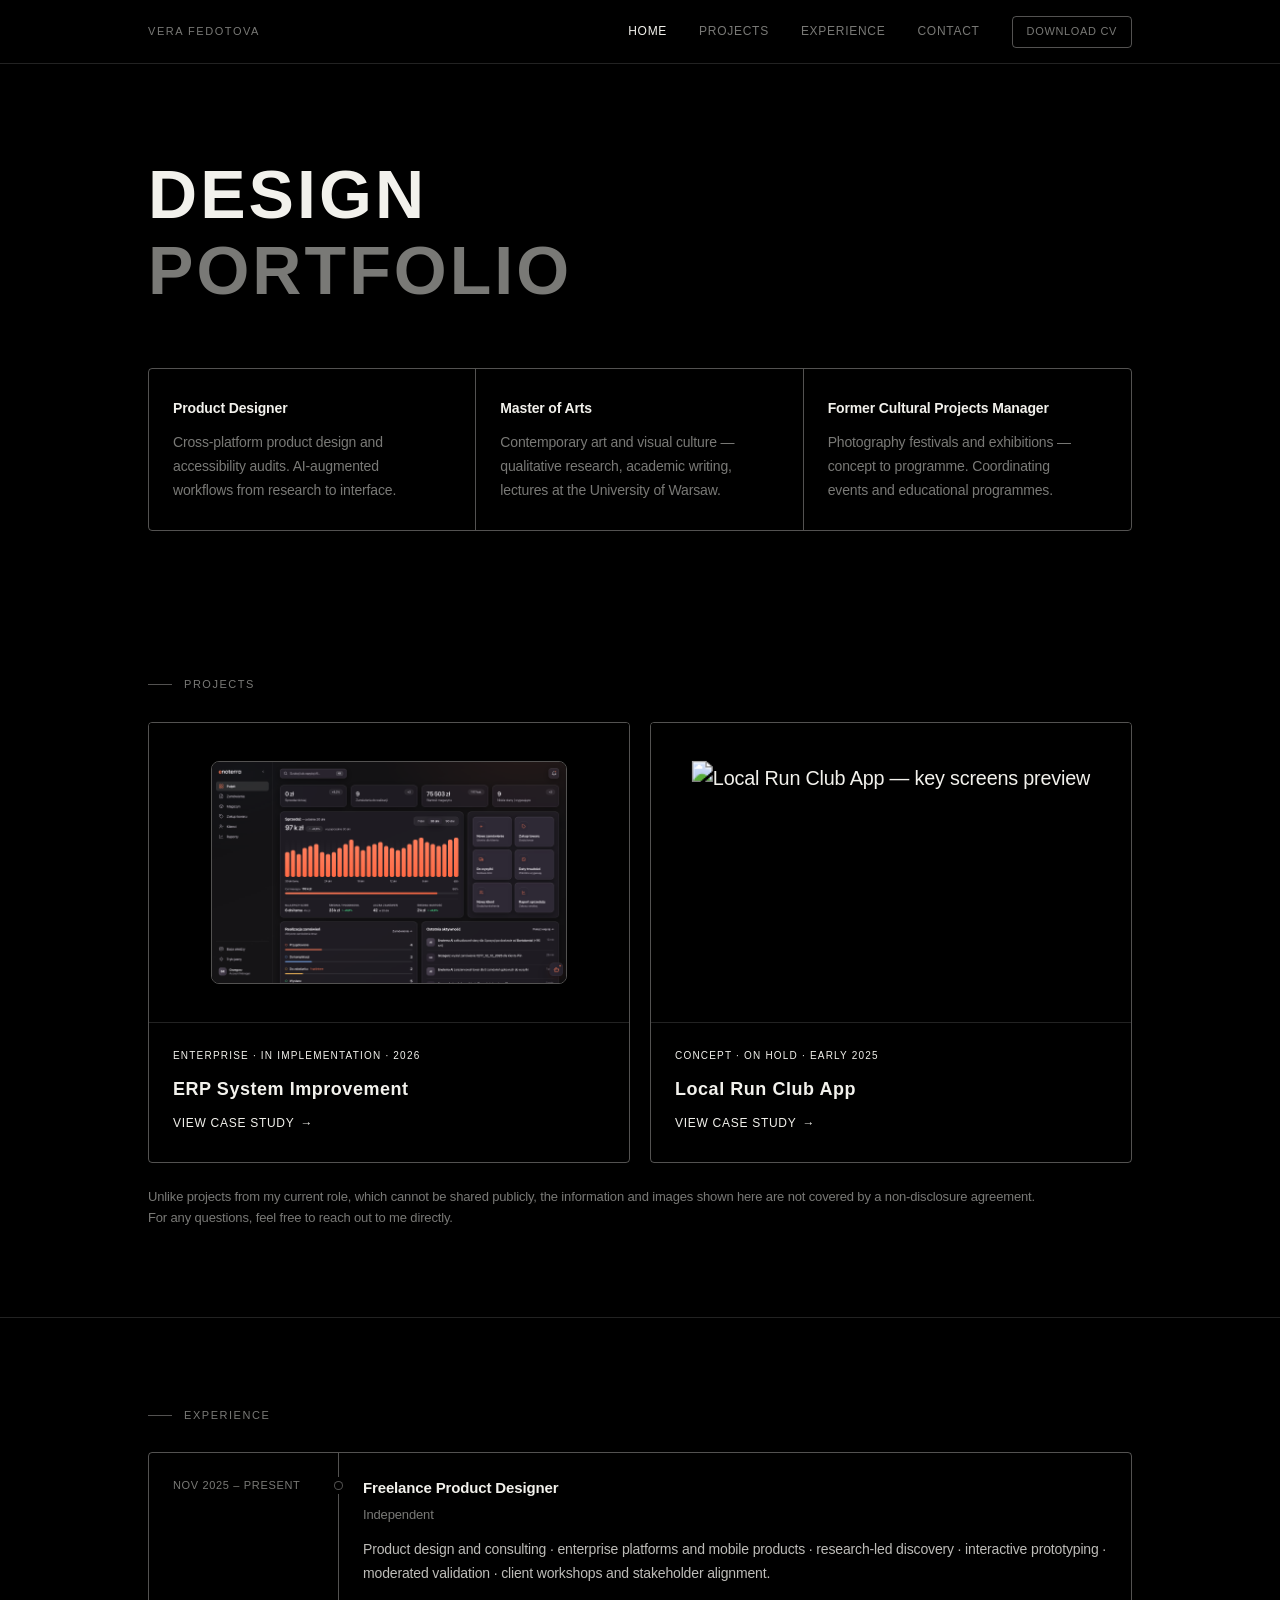
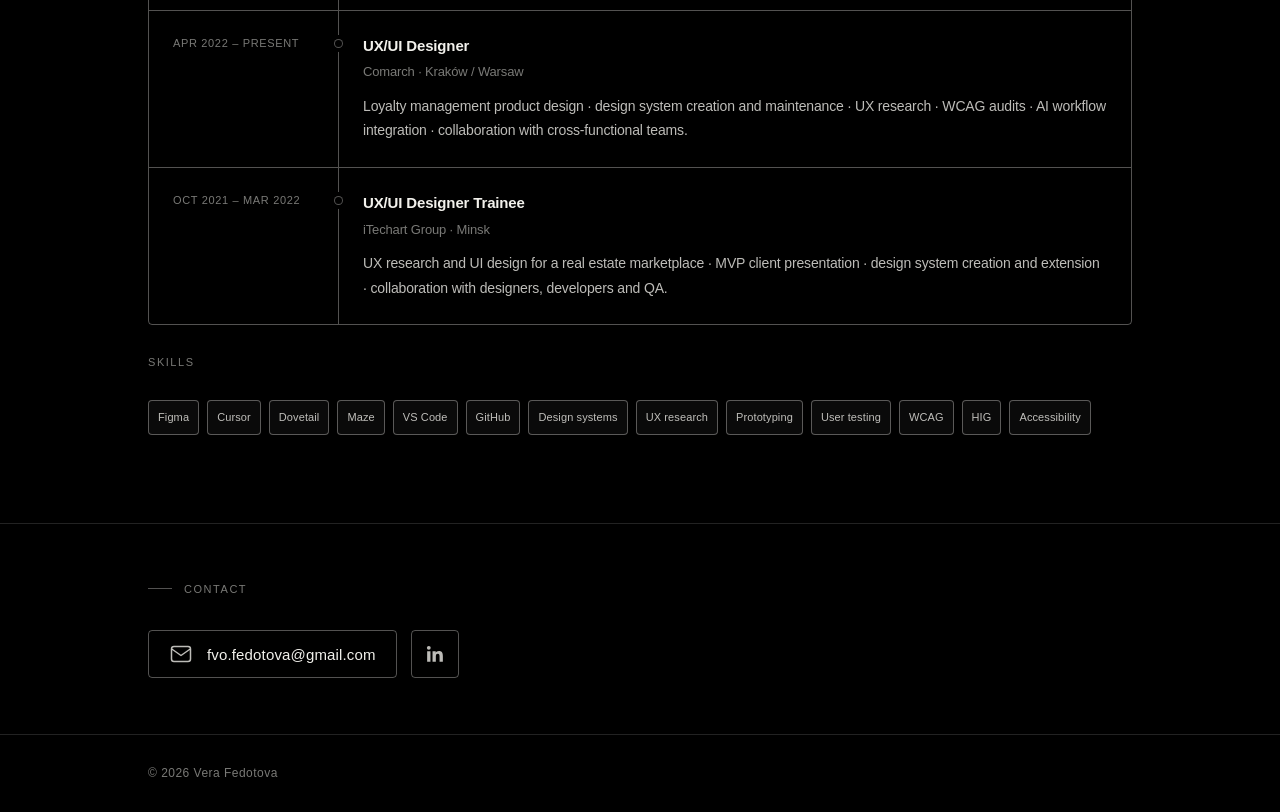
==== commit 3f48547f: "Add files via upload" ====
--- a/index.html
+++ b/index.html
@@ -8,8 +8,8 @@
   <link rel="preconnect" href="https://fonts.googleapis.com" />
   <link rel="preconnect" href="https://fonts.gstatic.com" crossorigin />
   <link href="https://fonts.googleapis.com/css2?family=Inter:opsz,wght@14..32,400..700&family=Syne:wght@600;700;800&display=swap" rel="stylesheet" />
-  <script src="site-base.js"></script>
-  <link rel="stylesheet" href="style.css?v=185" />
+  <style>body{background:#000;color:#f2f1ec;margin:0}</style>
+  <link rel="stylesheet" href="style.css?v=230" />
 </head>
 <body class="site-theme">
   <header class="site-header">
@@ -17,12 +17,12 @@
       <a class="logo" href="welcome.html">Vera Fedotova</a>
       <div class="nav-end">
         <ul class="nav-links">
-          <li><a href="index.html" class="active">Home</a></li>
-          <li><a href="projects.html">Projects</a></li>
+          <li><a href="index.html">Home</a></li>
+          <li><a href="#projects">Projects</a></li>
           <li><a href="#experience" class="hide-mobile">Experience</a></li>
           <li><a href="#contact">Contact</a></li>
         </ul>
-        <a class="nav-cv" href="Fedotova Vera CV Designer.pdf" download="Fedotova Vera CV Designer.pdf">Download CV</a>
+        <a class="nav-cv" href="https://fedotovadesign.github.io/fedotovadesign/Fedotova%20Vera%20CV%20Designer.pdf?v=188" download="Fedotova Vera CV Designer.pdf">Download CV</a>
       </div>
     </nav>
   </header>
@@ -45,8 +45,8 @@
       <div class="container">
         <div class="about-strip">
           <div class="about-item">
-            <h3>UX/UI Designer</h3>
-            <p>Cross-platform product design and accessibility. AI-augmented workflows from research to interface.</p>
+            <h3>Product Designer</h3>
+            <p>Cross-platform product design and accessibility audits. AI-augmented workflows from research to interface.</p>
           </div>
           <div class="about-item">
             <h3>Master of Arts</h3>
@@ -54,7 +54,7 @@
           </div>
           <div class="about-item">
             <h3>Former Cultural Projects Manager</h3>
-            <p>Photography festivals and exhibitions — concept to programme. Coordinating educational programmes.</p>
+            <p>Photography festivals and exhibitions — concept to programme. Coordinating events and educational programmes.</p>
           </div>
         </div>
       </div>
@@ -65,24 +65,24 @@
         <p class="section-label">Projects</p>
 
         <div class="projects-grid" style="margin-top: 28px;">
+          <a class="project-card" href="erp-system.html">
+            <div class="project-card-preview project-card-preview--cover project-card-preview--cover-enoterra">
+              <img class="project-card-cover" src="images/erp-system/hero/dashboard-dark.png" alt="ERP System Improvement — Enoterra dashboard in dark mode" width="1200" height="750" loading="lazy" decoding="async" />
+            </div>
+            <div class="project-card-body">
+              <p class="project-card-status">Enterprise · In implementation · 2026</p>
+              <h3 class="project-card-title">ERP System Improvement</h3>
+              <span class="project-card-link">View case study</span>
+            </div>
+          </a>
+
           <a class="project-card" href="local-run-club.html">
             <div class="project-card-preview project-card-preview--cover project-card-preview--cover-run-club">
               <img class="project-card-cover" src="images/local-run-club/hero/MacBook%20Air%20-%201.png" alt="Local Run Club App — key screens preview" width="1200" height="675" loading="lazy" decoding="async" />
             </div>
             <div class="project-card-body">
-              <p class="project-card-status">Concept · On hold · Mobile</p>
+              <p class="project-card-status">Concept · On hold · Early 2025</p>
               <h3 class="project-card-title">Local Run Club App</h3>
-              <span class="project-card-link">View case study</span>
-            </div>
-          </a>
-
-          <a class="project-card" href="erp-system.html">
-            <div class="project-card-preview project-card-preview--cover project-card-preview--cover-framed">
-              <img class="project-card-cover" src="images/erp-system/hero/Screenshot%202026-04-27%20at%2018.42.26.png" alt="ERP System Improvement — Enoterra dashboard preview" width="1200" height="675" loading="lazy" decoding="async" />
-            </div>
-            <div class="project-card-body">
-              <p class="project-card-status">Implemented and expanding · Enterprise</p>
-              <h3 class="project-card-title">ERP System Improvement</h3>
               <span class="project-card-link">View case study</span>
             </div>
           </a>
@@ -109,7 +109,7 @@
               <h3 class="experience-timeline-role">Freelance Product Designer</h3>
               <p class="experience-timeline-org">Independent</p>
               <p class="experience-timeline-text">
-                AI-powered ERP platform redesign and consulting for business. Mobile loyalty app for a community.
+                Product design and consulting · enterprise platforms and mobile products · research-led discovery · interactive prototyping · moderated validation · client workshops and stakeholder alignment.
               </p>
             </article>
           </li>
@@ -119,10 +119,10 @@
               <time class="experience-timeline-date" datetime="2022-04">Apr 2022 – Present</time>
             </div>
             <article class="experience-timeline-content">
-              <h3 class="experience-timeline-role">UX/UI Designer · Comarch</h3>
-              <p class="experience-timeline-org">Kraków / Warsaw</p>
+              <h3 class="experience-timeline-role">UX/UI Designer</h3>
+              <p class="experience-timeline-org">Comarch · Kraków / Warsaw</p>
               <p class="experience-timeline-text">
-                Design for loyalty management products · creating and maintaining design systems · research · WCAG audits · AI workflow integration.
+                Loyalty management product design · design system creation and maintenance · UX research · WCAG audits · AI workflow integration · collaboration with cross-functional teams.
               </p>
             </article>
           </li>
@@ -135,7 +135,7 @@
               <h3 class="experience-timeline-role">UX/UI Designer Trainee</h3>
               <p class="experience-timeline-org">iTechart Group · Minsk</p>
               <p class="experience-timeline-text">
-                Research and UI for a real estate marketplace · MVP presentation for the client.
+                UX research and UI design for a real estate marketplace · MVP client presentation · design system creation and extension · collaboration with designers, developers and QA.
               </p>
             </article>
           </li>
@@ -193,6 +193,6 @@
     </div>
   </footer>
 
-  <script src="main.js"></script>
+  <script src="main.js?v=11"></script>
 </body>
 </html>
--- a/style.css
+++ b/style.css
@@ -872,6 +872,27 @@
   border: 1px solid var(--line-strong);
 }
 
+.project-card-preview--cover-enoterra {
+  padding: 28px 32px;
+  display: flex;
+  align-items: center;
+  justify-content: center;
+  background: #000000;
+  aspect-ratio: 16 / 10;
+  min-height: 0;
+}
+
+.project-card-preview--cover-enoterra .project-card-cover {
+  width: auto;
+  max-width: 92%;
+  max-height: 92%;
+  height: auto;
+  object-fit: contain;
+  object-position: center;
+  border: 1px solid var(--line-strong);
+  border-radius: 8px;
+}
+
 .project-card-body {
   padding: 24px 24px 28px;
 }
@@ -883,6 +904,7 @@
   text-transform: uppercase;
   color: var(--accent);
   margin-bottom: 10px;
+  white-space: nowrap;
 }
 
 .project-card-title {
@@ -981,6 +1003,77 @@
   margin-top: 24px;
 }
 
+.case-hero .case-meta {
+  grid-template-columns: repeat(4, minmax(0, 1fr));
+}
+
+.case-hero--split .case-hero-layout {
+  display: grid;
+  grid-template-columns: minmax(0, 1fr) minmax(220px, 300px);
+  grid-template-rows: auto auto;
+  gap: clamp(24px, 4vw, 40px) clamp(32px, 5vw, 56px);
+  align-items: start;
+}
+
+.case-hero--split .case-hero-intro {
+  grid-column: 1;
+  grid-row: 1;
+  min-width: 0;
+}
+
+.case-hero--split .case-hero-details {
+  grid-column: 1;
+  grid-row: 2;
+  min-width: 0;
+}
+
+.case-hero--split .case-hero-details .case-meta:first-child {
+  margin-top: 0;
+}
+
+.case-hero--split .case-hero-media {
+  grid-column: 2;
+  grid-row: 1 / span 2;
+  margin: 0;
+  align-self: start;
+  position: sticky;
+  top: calc(var(--nav-h) + 20px);
+  border: 1px solid var(--line);
+  border-radius: calc(var(--radius) + 4px);
+  background: var(--surface);
+  overflow: hidden;
+  box-shadow: 0 24px 48px rgba(0, 0, 0, 0.28);
+}
+
+.case-hero--split .case-hero-video {
+  display: block;
+  width: 100%;
+  max-height: min(68vh, 520px);
+  object-fit: cover;
+  object-position: top center;
+}
+
+.case-hero--split .case-hero-video-caption {
+  margin: 0;
+  padding: 10px 12px 12px;
+  font-size: 10px;
+  line-height: 1.45;
+  letter-spacing: 0.04em;
+  color: var(--muted);
+  border-top: 1px solid var(--line);
+  text-align: center;
+}
+
+.case-meta--hero-aligned > div {
+  display: flex;
+  flex-direction: column;
+  gap: 12px;
+}
+
+.case-meta--hero-aligned dd {
+  min-height: calc(2 * 1.55em);
+}
+
 .case-meta {
   display: grid;
   grid-template-columns: repeat(4, minmax(0, 1fr));
@@ -1017,6 +1110,10 @@
   min-width: 0;
 }
 
+.case-meta-nowrap {
+  white-space: nowrap;
+}
+
 .case-block .case-meta {
   margin-top: 0;
   padding-top: 0;
@@ -1056,7 +1153,7 @@
 .case-block--deliver,
 .case-block--erp-discovery,
 .case-block--erp-develop,
-.case-block--erp-handover {
+.case-block--erp-results {
   padding: 48px 0 56px;
 }
 
@@ -1067,7 +1164,7 @@
 .case-accordion .case-block--design,
 .case-accordion .case-block--erp-discovery,
 .case-accordion .case-block--erp-develop,
-.case-accordion .case-block--erp-handover {
+.case-accordion .case-block--erp-results {
   padding: 0;
 }
 
@@ -1087,6 +1184,7 @@
 .case-accordion-item .container {
   padding-top: 24px;
   padding-bottom: 24px;
+  transition: padding-bottom 0.38s cubic-bezier(0.4, 0, 0.2, 1);
 }
 
 .case-accordion-item.is-open .container {
@@ -1100,7 +1198,7 @@
 .case-accordion .case-block--design h2.case-accordion-heading,
 .case-accordion .case-block--erp-discovery h2.case-accordion-heading,
 .case-accordion .case-block--erp-develop h2.case-accordion-heading,
-.case-accordion .case-block--erp-handover h2.case-accordion-heading {
+.case-accordion .case-block--erp-results h2.case-accordion-heading {
   max-width: none;
   width: 100%;
   margin: 0;
@@ -1140,6 +1238,53 @@
   letter-spacing: inherit;
 }
 
+.case-accordion-badge {
+  flex-shrink: 0;
+  margin-left: auto;
+  margin-right: 10px;
+  padding: 5px 11px;
+  font-size: 10px;
+  font-weight: 500;
+  letter-spacing: 0.08em;
+  text-transform: uppercase;
+  color: var(--ink-2);
+  border: 1px solid var(--line-strong);
+  border-radius: 999px;
+  background: var(--accent-dim);
+  line-height: 1.2;
+  white-space: nowrap;
+  animation: accordion-badge-pulse 2s ease-in-out infinite;
+}
+
+.case-accordion-badge--pulse {
+  animation: accordion-badge-pulse 2s ease-in-out infinite;
+}
+
+.case-accordion-item.is-open .case-accordion-badge,
+.case-accordion-item.is-open .case-accordion-badge--pulse {
+  animation: none;
+  opacity: 0.5;
+}
+
+@keyframes accordion-badge-pulse {
+  0%,
+  100% {
+    opacity: 1;
+    border-color: var(--line-strong);
+    box-shadow: 0 0 0 0 rgba(242, 241, 236, 0);
+    transform: scale(1);
+  }
+
+  50% {
+    opacity: 1;
+    border-color: rgba(242, 241, 236, 0.62);
+    box-shadow:
+      0 0 0 5px rgba(242, 241, 236, 0.07),
+      0 0 18px rgba(242, 241, 236, 0.14);
+    transform: scale(1.03);
+  }
+}
+
 .case-accordion-icon {
   flex-shrink: 0;
   width: 18px;
@@ -1181,11 +1326,16 @@
 }
 
 .case-accordion-panel {
-  padding-top: 28px;
+  overflow: hidden;
+  scroll-margin-top: calc(var(--nav-h) + 24px);
 }
 
 .case-accordion-panel[hidden] {
   display: none;
+}
+
+.case-accordion-panel-inner {
+  padding-top: 28px;
 }
 
 /* More air inside accordion panels */
@@ -1200,7 +1350,7 @@
 .case-accordion .case-block--design .case-block-subtitle,
 .case-accordion .case-block--erp-discovery .case-block-subtitle,
 .case-accordion .case-block--erp-develop .case-block-subtitle,
-.case-accordion .case-block--erp-handover .case-block-subtitle {
+.case-accordion .case-block--erp-results .case-block-subtitle {
   margin-top: 44px;
   margin-bottom: 16px;
 }
@@ -1255,12 +1405,12 @@
 }
 
 .case-accordion .case-image-box {
-  margin-top: 12px;
+  margin-top: 36px;
 }
 
 .case-accordion .case-image-box + .discover-chart-box,
 .case-accordion .discover-chart-box + .case-image-box {
-  margin-top: 32px;
+  margin-top: 56px;
 }
 
 .case-block--discover {
@@ -1524,6 +1674,11 @@
   line-height: 1.55;
   color: var(--muted);
   max-width: none;
+  text-wrap: pretty;
+}
+
+.erp-tools-note-item {
+  display: inline;
 }
 
 .erp-outcome-grid {
@@ -1556,6 +1711,164 @@
   line-height: 1.55;
   color: var(--ink-2);
   max-width: none;
+}
+
+.erp-kpi-grid .erp-outcome-label {
+  font-size: 26px;
+  font-weight: 700;
+  letter-spacing: -0.03em;
+  line-height: 1.1;
+  margin-bottom: 6px;
+}
+
+.erp-kpi-method {
+  margin: 32px 0 0;
+  padding: 20px 22px;
+  border: 1px solid var(--line);
+  border-radius: 6px;
+  background: var(--surface-2);
+}
+
+.erp-kpi-method h4 {
+  margin: 0 0 10px;
+  font-size: 12px;
+  font-weight: 600;
+  letter-spacing: 0.06em;
+  text-transform: uppercase;
+  color: var(--muted);
+}
+
+.erp-kpi-method p,
+.erp-kpi-method li {
+  font-size: 12px;
+  line-height: 1.55;
+  color: var(--ink-2);
+}
+
+.erp-kpi-method ul,
+.erp-kpi-method ol {
+  margin: 8px 0 0;
+  padding-left: 18px;
+}
+
+.erp-kpi-method h4:not(:first-child) {
+  margin-top: 20px;
+}
+
+.erp-validation-tasks .erp-validation-task {
+  margin-bottom: 60px;
+}
+
+.erp-validation-tasks .erp-validation-task:last-child {
+  margin-bottom: 0;
+}
+
+.erp-validation-task-video {
+  margin-top: 16px;
+}
+
+.erp-validation-task-video.erp-video-center {
+  margin-top: 16px;
+}
+
+.erp-kpi-method .erp-validation-task-video .erp-video-frame {
+  margin-top: 0;
+}
+
+.erp-task-metric {
+  display: block;
+  margin-top: 4px;
+  font-size: 11px;
+  color: var(--muted);
+}
+
+.erp-kpi-lesson {
+  margin-top: 28px;
+  max-width: var(--measure-lead);
+}
+
+.erp-kpi-lesson--closing {
+  margin-top: 0;
+}
+
+.case-block--erp-closing {
+  padding: 56px 0 64px;
+  border-top: 1px solid var(--line);
+}
+
+.case-block--erp-closing .erp-closing-heading {
+  margin: 0 0 16px;
+  font-size: 20px;
+  font-weight: 600;
+  letter-spacing: -0.02em;
+  line-height: 1.2;
+  color: var(--ink);
+}
+
+.case-block--erp-closing .erp-develop-prose {
+  margin: 0;
+  font-size: 15px;
+  line-height: 1.75;
+  color: var(--ink-2);
+  max-width: none;
+  text-wrap: pretty;
+}
+
+.erp-scope-panel--tools {
+  display: flex;
+  flex-direction: column;
+}
+
+.erp-scope-panel--tools .erp-tools-note {
+  margin-top: auto;
+}
+
+.erp-kpi-roadmap {
+  margin-top: 28px;
+  max-width: var(--measure-lead);
+}
+
+.erp-kpi-section-title {
+  margin: 0 0 8px;
+  font-size: 14px;
+  font-weight: 600;
+  line-height: 1.4;
+  letter-spacing: -0.01em;
+  color: var(--ink);
+}
+
+.erp-kpi-kicker {
+  margin: 0 0 8px;
+  font-size: 12px;
+  font-weight: 600;
+  line-height: 1.55;
+  color: var(--ink);
+}
+
+.erp-kpi-body,
+.erp-kpi-roadmap li {
+  margin: 0;
+  font-size: 12px;
+  line-height: 1.55;
+  color: var(--ink-2);
+}
+
+.erp-kpi-roadmap ul {
+  margin: 0;
+  padding-left: 18px;
+}
+
+.erp-kpi-roadmap li {
+  margin-bottom: 10px;
+}
+
+.erp-kpi-roadmap li:last-child {
+  margin-bottom: 0;
+}
+
+.erp-kpi-roadmap strong {
+  color: var(--ink);
+  font-weight: 600;
 }
 
 .case-block--erp-discovery .case-block-subtitle,
@@ -1748,7 +2061,7 @@
 .erp-feature-stack {
   display: flex;
   flex-direction: column;
-  gap: 56px;
+  gap: 80px;
   margin-top: 16px;
   margin-bottom: 24px;
 }
@@ -1762,14 +2075,301 @@
 }
 
 .erp-feature-text {
-  margin: 0 0 60px;
+  margin: 0 0 84px;
   max-width: var(--measure-lead);
   font-size: 12px;
   line-height: 1.55;
   color: var(--ink-2);
 }
 
-.case-block--erp-develop .case-image-box {
+.erp-feature-text--tight {
+  margin-bottom: 20px;
+}
+
+.erp-feature-text--tight:last-of-type {
+  margin-bottom: 44px;
+}
+
+.erp-theme-compare {
+  display: grid;
+  grid-template-columns: repeat(2, minmax(0, 1fr));
+  gap: 16px;
+}
+
+.erp-theme-compare .case-image-box {
+  margin: 0;
+}
+
+.erp-theme-caption {
+  margin: 10px 0 0;
+  font-size: 11px;
+  font-weight: 500;
+  letter-spacing: 0.08em;
+  text-transform: uppercase;
+  color: var(--muted);
+  text-align: center;
+}
+
+@media (max-width: 768px) {
+  .erp-theme-compare {
+    grid-template-columns: 1fr;
+  }
+}
+
+/* UX user-flow diagram (Enoterra case study) */
+.ux-flow {
+  margin: 0 0 48px;
+  padding: 28px 24px 32px;
+  border: 1px solid var(--line);
+  border-radius: 8px;
+  background: var(--surface-2);
+  overflow-x: auto;
+}
+
+.ux-flow--collapsible {
+  padding: 0;
+  overflow: hidden;
+}
+
+.ux-flow-toggle {
+  display: flex;
+  align-items: center;
+  justify-content: space-between;
+  gap: 16px;
+  width: 100%;
+  margin: 0;
+  padding: 16px 20px;
+  border: none;
+  background: transparent;
+  cursor: pointer;
+  text-align: left;
+  font: inherit;
+  color: inherit;
+}
+
+.ux-flow-toggle:hover .ux-flow-caption,
+.ux-flow--collapsible.is-open .ux-flow-toggle .ux-flow-caption {
+  color: var(--ink);
+}
+
+.ux-flow-toggle:focus-visible {
+  outline: 2px solid var(--accent);
+  outline-offset: -2px;
+}
+
+.ux-flow--collapsible .ux-flow-caption {
+  margin: 0;
+}
+
+.ux-flow-icon {
+  position: relative;
+  flex-shrink: 0;
+  width: 14px;
+  height: 14px;
+}
+
+.ux-flow-icon::before,
+.ux-flow-icon::after {
+  content: "";
+  position: absolute;
+  top: 50%;
+  left: 50%;
+  width: 12px;
+  height: 1px;
+  background: var(--muted);
+  transform: translate(-50%, -50%);
+  transition: transform 0.2s ease, opacity 0.2s ease;
+}
+
+.ux-flow-icon::after {
+  transform: translate(-50%, -50%) rotate(90deg);
+}
+
+.ux-flow--collapsible.is-open .ux-flow-icon::after {
+  transform: translate(-50%, -50%) rotate(90deg) scaleX(0);
+  opacity: 0;
+}
+
+.ux-flow-panel {
+  padding: 0 24px 28px;
+  overflow-x: auto;
+}
+
+.ux-flow--collapsible:not(.is-open) .ux-flow-panel {
+  display: none;
+}
+
+.erp-flow-video {
+  margin-bottom: 0;
+}
+
+.erp-flow-video + .ux-flow--after-video {
+  margin-top: 64px;
+}
+
+.erp-flow-video video {
+  display: block;
+  width: 100%;
+  height: auto;
+  border-radius: calc(var(--radius) - 4px);
+  background: #000;
+}
+.ux-flow-caption {
+  margin: 0 0 24px;
+  font-size: 11px;
+  font-weight: 600;
+  letter-spacing: 0.08em;
+  text-transform: uppercase;
+  color: var(--muted);
+}
+.ux-flow-track {
+  display: flex;
+  flex-direction: column;
+  align-items: center;
+  gap: 0;
+  min-width: min(100%, 520px);
+  margin: 0 auto;
+}
+.ux-flow-phase {
+  width: 100%;
+  max-width: 520px;
+  margin-bottom: 8px;
+  font-size: 10px;
+  font-weight: 600;
+  letter-spacing: 0.1em;
+  text-transform: uppercase;
+  color: var(--muted);
+  text-align: left;
+}
+.ux-flow-node {
+  width: 100%;
+  max-width: 320px;
+  padding: 12px 16px;
+  border: 1px solid var(--line-strong);
+  border-radius: 6px;
+  background: var(--bg);
+  font-size: 12px;
+  line-height: 1.45;
+  color: var(--ink);
+  text-align: center;
+}
+.ux-flow-node strong { font-weight: 600; }
+.ux-flow-node--user { border-style: dashed; }
+.ux-flow-node--ai { border-color: rgba(242, 241, 236, 0.45); }
+.ux-flow-node--cta {
+  max-width: 200px;
+  font-weight: 600;
+  font-size: 11px;
+  letter-spacing: 0.02em;
+}
+.ux-flow-arrow {
+  display: flex;
+  flex-direction: column;
+  align-items: center;
+  padding: 6px 0;
+  color: var(--muted);
+  font-size: 10px;
+  line-height: 1.3;
+}
+.ux-flow-arrow::before {
+  content: "";
+  width: 1px;
+  height: 18px;
+  background: var(--line-strong);
+}
+.ux-flow-arrow::after {
+  content: "";
+  width: 0;
+  height: 0;
+  border-left: 4px solid transparent;
+  border-right: 4px solid transparent;
+  border-top: 5px solid var(--line-strong);
+}
+.ux-flow-arrow span { margin-top: 4px; max-width: 200px; text-align: center; }
+.ux-flow-split {
+  display: grid;
+  grid-template-columns: 1fr 1fr;
+  gap: 16px;
+  width: 100%;
+  max-width: 520px;
+  margin-top: 4px;
+}
+.ux-flow-split-col {
+  display: flex;
+  flex-direction: column;
+  align-items: center;
+  gap: 0;
+}
+.ux-flow-split-label {
+  font-size: 10px;
+  font-weight: 600;
+  color: var(--muted);
+  margin-bottom: 6px;
+  text-transform: uppercase;
+  letter-spacing: 0.06em;
+}
+.ux-flow-status {
+  display: inline-block;
+  padding: 4px 10px;
+  border-radius: 999px;
+  font-size: 11px;
+  font-weight: 600;
+  border: 1px solid;
+}
+.ux-flow-status--prep { color: #f5a89a; border-color: rgba(245, 168, 154, 0.45); background: rgba(245, 168, 154, 0.08); }
+.ux-flow-status--sent { color: #8eb8f0; border-color: rgba(142, 184, 240, 0.45); background: rgba(142, 184, 240, 0.08); }
+.ux-flow-status--cancel { color: var(--muted); border-color: var(--line); background: transparent; }
+.ux-flow-why {
+  margin-top: 8px;
+  font-size: 10px;
+  line-height: 1.4;
+  color: var(--muted);
+  text-align: center;
+  max-width: 220px;
+}
+.ux-flow-actions {
+  display: flex;
+  flex-wrap: wrap;
+  justify-content: center;
+  gap: 6px;
+  margin-top: 10px;
+}
+.ux-flow-action {
+  padding: 3px 8px;
+  border: 1px solid var(--line);
+  border-radius: 4px;
+  font-size: 10px;
+  color: var(--ink-2);
+}
+.ux-flow-action--danger { border-color: rgba(245, 168, 154, 0.35); color: #f5a89a; }
+.ux-flow-legend {
+  display: flex;
+  flex-wrap: wrap;
+  gap: 12px 20px;
+  margin-top: 24px;
+  padding-top: 16px;
+  border-top: 1px solid var(--line);
+  font-size: 10px;
+  color: var(--muted);
+}
+.ux-flow-legend span { display: inline-flex; align-items: center; gap: 6px; }
+.ux-flow-legend i {
+  display: inline-block;
+  width: 10px;
+  height: 10px;
+  border-radius: 2px;
+  border: 1px solid var(--line-strong);
+  font-style: normal;
+}
+.ux-flow-legend i.dashed { border-style: dashed; }
+
+@media (max-width: 560px) {
+  .ux-flow-split { grid-template-columns: 1fr; }
+}
+
+.case-block--erp-develop .case-image-box,
+.case-block--erp-develop .erp-video-frame,
+.erp-kpi-method .erp-video-frame {
   margin: 8px auto 0;
   width: 64%;
   max-width: 64%;
@@ -1779,7 +2379,7 @@
 .erp-video-center {
   display: flex;
   justify-content: center;
-  margin-top: 28px;
+  margin-top: 52px;
 }
 
 .case-block--erp-develop .erp-video-frame {
@@ -1802,6 +2402,10 @@
   text-align: center;
   color: var(--muted);
   border-top: 1px solid var(--line);
+}
+
+.case-image-box .erp-video-caption {
+  border-radius: 0 0 calc(var(--radius) - 4px) calc(var(--radius) - 4px);
 }
 
 .case-block--erp-discovery .case-meta--boxed > div {
@@ -1884,52 +2488,39 @@
   color: var(--ink);
 }
 
-.case-block--erp-handover .erp-develop-prose,
-.case-block--erp-handover p.erp-develop-prose,
-.case-block--erp-handover .erp-handover-list {
+.case-block--erp-develop .erp-develop-prose,
+.case-block--erp-develop p.erp-develop-prose,
+.case-block--erp-develop .erp-handover-list {
   max-width: var(--measure-lead);
 }
 
-.case-block--erp-handover .erp-develop-prose,
-.case-block--erp-handover p.erp-develop-prose {
-  margin: 0 0 12px;
-  font-size: 15px;
-  line-height: 1.75;
-  color: var(--ink-2);
-  text-wrap: pretty;
-}
-
-.case-block--erp-handover .erp-handover-list {
+.case-block--erp-develop .erp-handover-list {
   margin-top: 8px;
-  margin-bottom: 32px;
-}
-
-.case-block--erp-handover .erp-handover-list li {
+  margin-bottom: 0;
+}
+
+.case-block--erp-develop .erp-handover-list li {
   margin-bottom: 14px;
 }
 
-.case-block--erp-handover .erp-handover-list li:last-child {
+.case-block--erp-develop .erp-handover-list li:last-child {
   margin-bottom: 0;
 }
 
-.case-block--erp-handover .erp-handover-list strong {
+.case-block--erp-develop .erp-handover-list strong {
   color: var(--ink);
   font-weight: 600;
 }
 
-.case-block--erp-handover .case-image-box,
-.case-accordion .case-block--erp-handover .case-image-box {
-  margin: 32px auto 0;
-  width: 64%;
-  max-width: 64%;
-  padding: 11px 10px;
-}
-
-.case-block--erp-handover .case-image-box img {
-  display: block;
-  width: 100%;
-  height: auto;
-  border-radius: calc(var(--radius) - 4px);
+.case-block--erp-results .erp-develop-prose,
+.case-block--erp-results p.erp-develop-prose,
+.case-block--erp-results .erp-kpi-method,
+.case-block--erp-results .erp-outcome-grid {
+  max-width: none;
+}
+
+.case-block--erp-closing .erp-kpi-lesson {
+  max-width: var(--measure-lead);
 }
 
 .case-block--deliver .deliver-outcome {
@@ -1944,7 +2535,7 @@
 }
 
 .case-block--discover .case-meta.case-meta--needs {
-  grid-template-columns: repeat(6, minmax(0, 1fr));
+  grid-template-columns: repeat(5, minmax(0, 1fr));
   column-gap: 8px;
   row-gap: 8px;
 }
@@ -1956,7 +2547,7 @@
 }
 
 .case-block--define .case-meta.case-meta--cjm {
-  grid-template-columns: repeat(7, minmax(0, 1fr));
+  grid-template-columns: repeat(6, minmax(0, 1fr));
   column-gap: 8px;
   row-gap: 8px;
 }
@@ -2073,21 +2664,26 @@
 .develop-ab-grid {
   display: grid;
   grid-template-columns: repeat(2, minmax(0, 1fr));
-  gap: 8px;
+  gap: 12px;
+  align-items: stretch;
 }
 
 .develop-ab-card {
+  display: flex;
+  flex-direction: column;
   margin: 0;
   background: var(--surface);
   border: 1px solid var(--line);
   border-radius: var(--radius);
+  overflow: hidden;
 }
 
 .develop-ab-head {
   display: flex;
   align-items: center;
   gap: 8px;
-  margin-bottom: 10px;
+  margin: 0;
+  padding: 14px var(--develop-gutter, 14px) 0;
   font-size: 10px;
   font-weight: 500;
   letter-spacing: 0.08em;
@@ -2099,35 +2695,45 @@
   display: inline-flex;
   align-items: center;
   justify-content: center;
-  width: 18px;
-  height: 18px;
-  border: 1px solid var(--line);
-  border-radius: 4px;
+  width: 20px;
+  height: 20px;
+  border: 1px solid var(--line-strong);
+  border-radius: 5px;
   font-size: 9px;
   font-weight: 600;
+  color: var(--ink);
+  flex-shrink: 0;
+  background: var(--accent-dim);
+}
+
+.develop-phone-wrap {
+  display: flex;
+  align-items: center;
+  justify-content: center;
+  flex: 1;
+  min-height: 320px;
+  margin: 0;
+  padding: 18px var(--develop-gutter, 14px) 16px;
+}
+
+.develop-ab-sketch {
+  display: block;
+  width: min(176px, 64%);
+  height: auto;
+  aspect-ratio: 110 / 200;
+  margin: 0 auto;
   color: var(--ink-2);
-  flex-shrink: 0;
-}
-
-.develop-phone-wrap {
-  display: flex;
-  justify-content: center;
-  margin-bottom: 10px;
-}
-
-.develop-phone {
-  display: block;
-  width: min(120px, 42%);
-  height: auto;
-  color: var(--ink);
-  opacity: 0.72;
+  opacity: 0.88;
 }
 
 .develop-ab-caption {
   margin: 0;
+  padding: 12px var(--develop-gutter, 14px) 14px;
   font-size: 11px;
-  line-height: 1.45;
+  line-height: 1.5;
   color: var(--ink-2);
+  text-align: center;
+  border-top: 1px solid var(--line);
 }
 
 .case-block--develop .discover-chart {
@@ -2217,7 +2823,7 @@
 }
 
 .case-meta.case-meta--needs {
-  grid-template-columns: repeat(3, minmax(0, 1fr));
+  grid-template-columns: repeat(5, minmax(0, 1fr));
   column-gap: 12px;
   row-gap: 12px;
   align-items: stretch;
@@ -2237,7 +2843,7 @@
 }
 
 .case-meta.case-meta--cjm {
-  grid-template-columns: repeat(3, minmax(0, 1fr));
+  grid-template-columns: repeat(6, minmax(0, 1fr));
   column-gap: 12px;
   row-gap: 12px;
   align-items: stretch;
@@ -2295,6 +2901,10 @@
   box-sizing: border-box;
   padding-block: 14px;
   padding-inline: var(--develop-gutter);
+}
+
+.case-block--develop .develop-ab-card {
+  padding: 0;
 }
 
 .case-block--develop .develop-outcome {
@@ -2419,6 +3029,58 @@
   text-wrap: pretty;
   orphans: 2;
   widows: 2;
+}
+
+.case-block .erp-kpi-kicker {
+  font-size: 12px;
+  font-weight: 600;
+  line-height: 1.55;
+  color: var(--ink);
+  margin-bottom: 8px;
+  max-width: none;
+}
+
+.case-block .erp-kpi-body,
+.case-block .erp-kpi-roadmap li {
+  font-size: 12px;
+  line-height: 1.55;
+  color: var(--ink-2);
+  max-width: none;
+}
+
+.case-block .erp-kpi-lesson--closing .erp-kpi-body {
+  margin-bottom: 0;
+  font-size: 16px;
+  line-height: 1.85;
+  letter-spacing: 0.015em;
+  color: var(--ink-2);
+  max-width: var(--measure-lead);
+  text-wrap: pretty;
+  orphans: 2;
+  widows: 2;
+}
+
+.case-block .erp-kpi-lesson--closing .erp-kpi-body + .erp-kpi-body {
+  margin-top: 18px;
+}
+
+.case-block .erp-kpi-body {
+  margin-bottom: 0;
+}
+
+.case-block--erp-closing .erp-kpi-lesson--closing .erp-kpi-section-title {
+  max-width: none;
+  margin-bottom: 20px;
+  font-size: clamp(32px, 5vw, 44px);
+  font-weight: 600;
+  letter-spacing: 0.04em;
+  line-height: 1.15;
+  color: var(--ink);
+}
+
+.case-block .erp-kpi-section-title {
+  max-width: none;
+  margin-bottom: 8px;
 }
 
 .case-block-alt {
@@ -2786,7 +3448,7 @@
   }
 
   .case-block--define .case-meta.case-meta--cjm {
-    grid-template-columns: repeat(4, minmax(0, 1fr));
+    grid-template-columns: repeat(3, minmax(0, 1fr));
   }
 
   .case-block--erp-discovery .case-meta.case-meta--erp-empathy {
@@ -2804,6 +3466,23 @@
 }
 
 @media (max-width: 900px) {
+  .case-hero--split .case-hero-layout {
+    display: flex;
+    flex-direction: column;
+    gap: 28px;
+  }
+
+  .case-hero--split .case-hero-media {
+    position: static;
+    max-width: 280px;
+    margin: 0 auto;
+    order: -1;
+  }
+
+  .case-hero--split .case-hero-video {
+    max-height: 460px;
+  }
+
   .projects-grid,
   .about-strip,
   .about-layout,
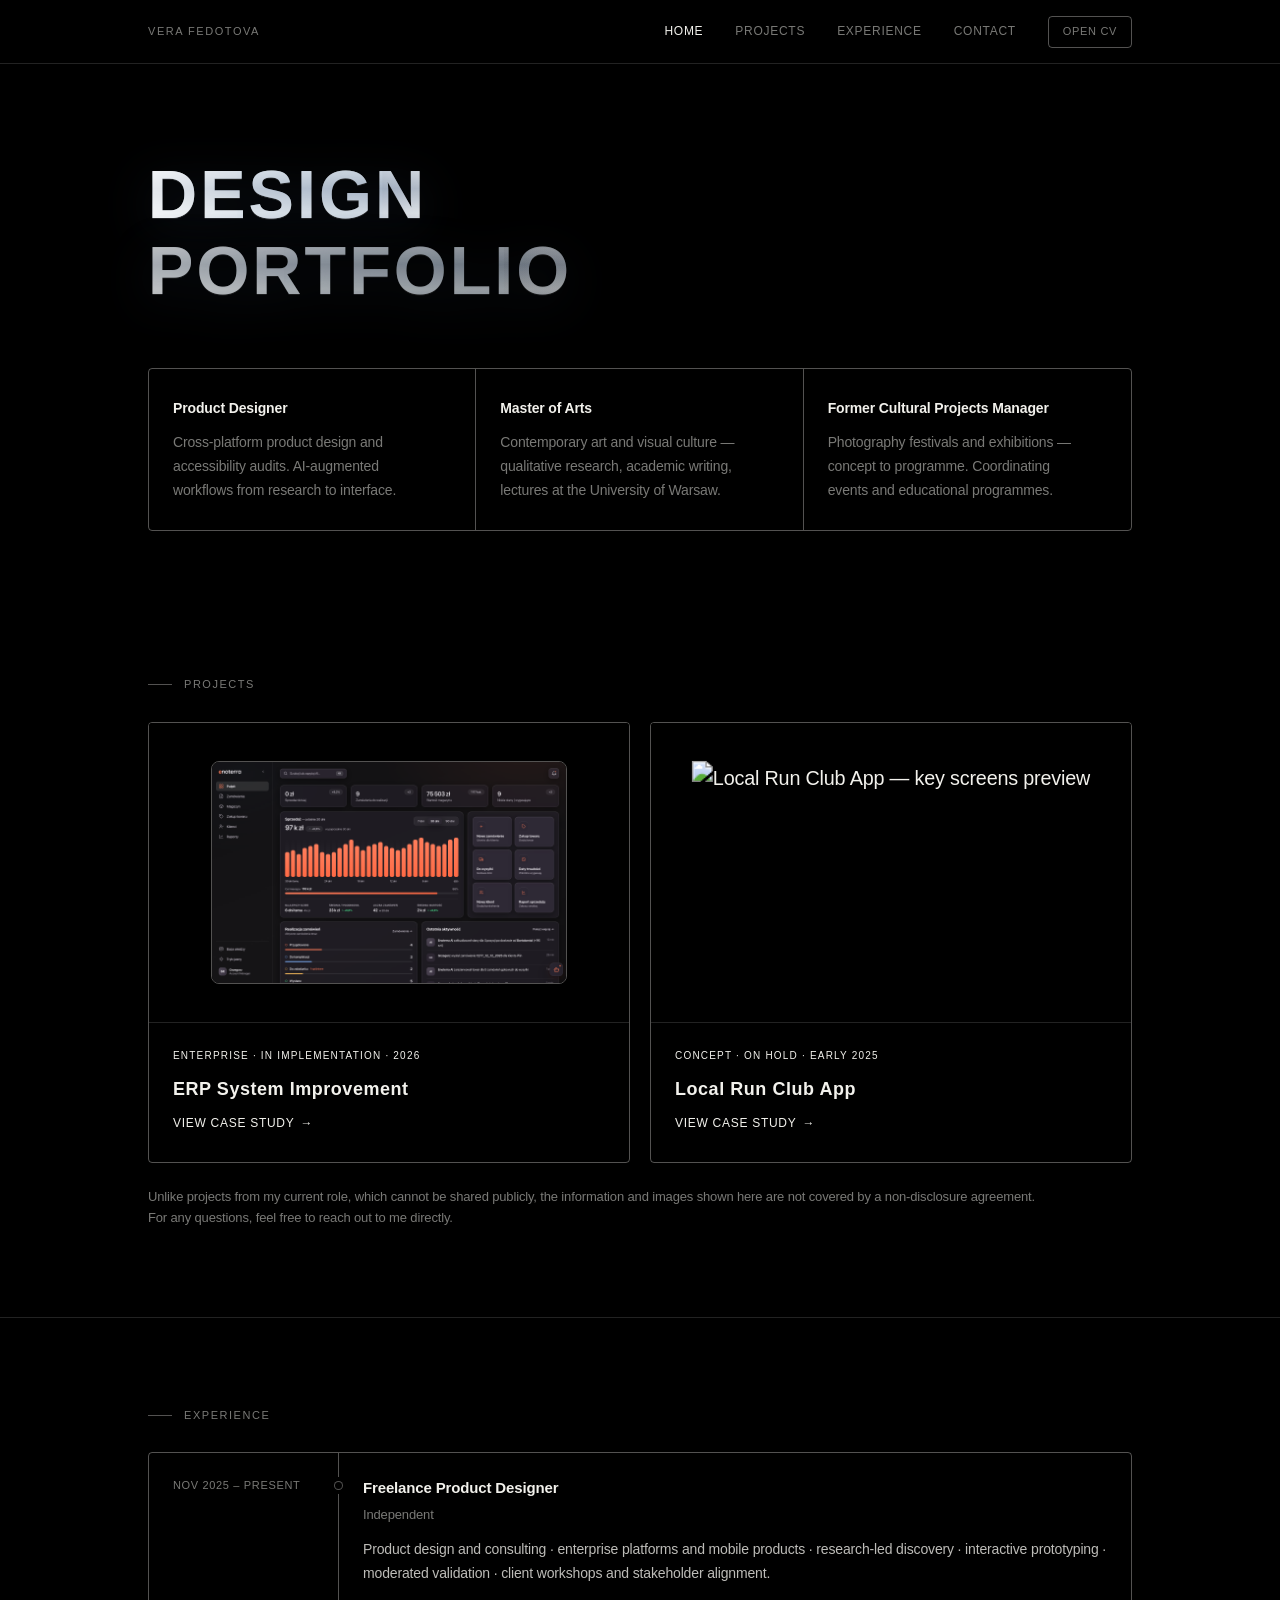
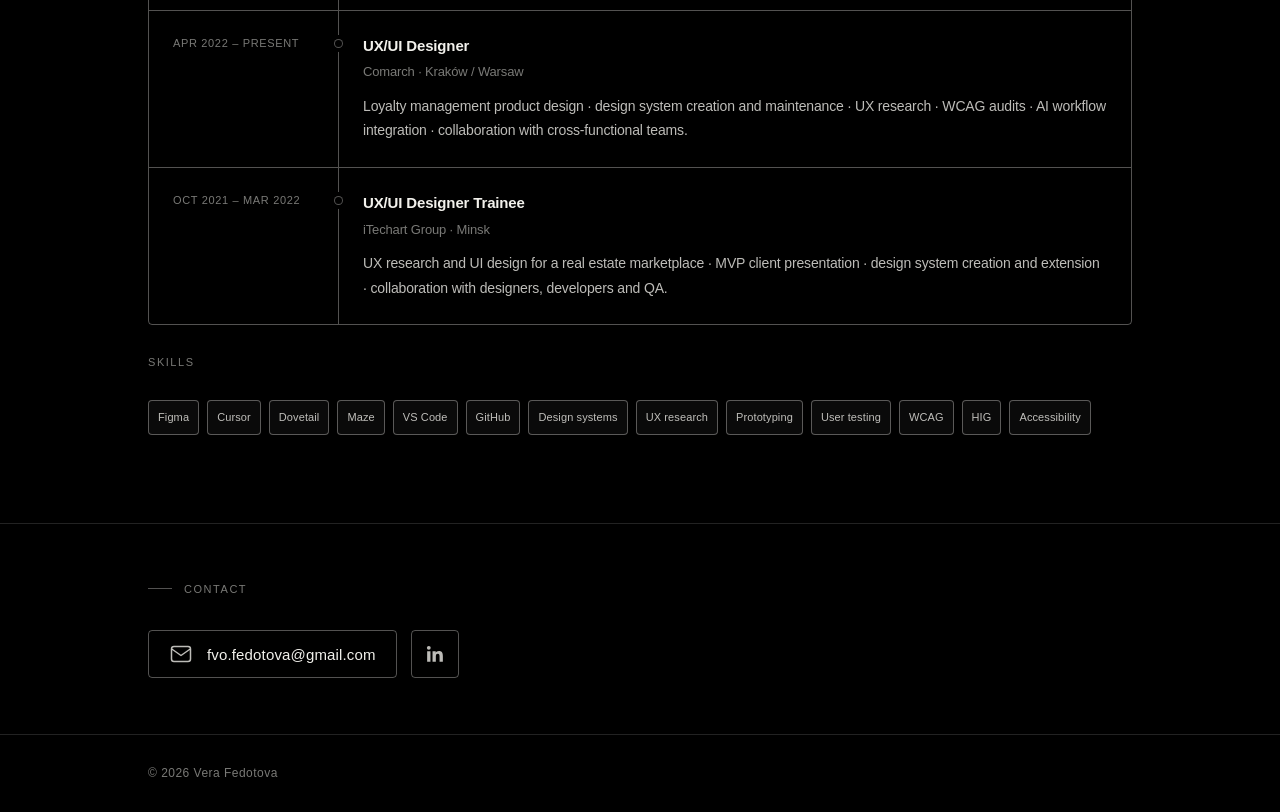
==== commit b9088600: "Add files via upload" ====
--- a/index.html
+++ b/index.html
@@ -9,7 +9,7 @@
   <link rel="preconnect" href="https://fonts.gstatic.com" crossorigin />
   <link href="https://fonts.googleapis.com/css2?family=Inter:opsz,wght@14..32,400..700&family=Syne:wght@600;700;800&display=swap" rel="stylesheet" />
   <style>body{background:#000;color:#f2f1ec;margin:0}</style>
-  <link rel="stylesheet" href="style.css?v=230" />
+  <link rel="stylesheet" href="style.css?v=240" />
 </head>
 <body class="site-theme">
   <header class="site-header">
@@ -22,7 +22,7 @@
           <li><a href="#experience" class="hide-mobile">Experience</a></li>
           <li><a href="#contact">Contact</a></li>
         </ul>
-        <a class="nav-cv" href="https://fedotovadesign.github.io/fedotovadesign/Fedotova%20Vera%20CV%20Designer.pdf?v=188" download="Fedotova Vera CV Designer.pdf">Download CV</a>
+        <a class="nav-cv" href="Fedotova Vera CV Designer.html" target="_blank" rel="noopener noreferrer">Open CV</a>
       </div>
     </nav>
   </header>
--- a/style.css
+++ b/style.css
@@ -280,15 +280,116 @@
   letter-spacing: 0.045em;
   line-height: 1;
   text-transform: uppercase;
-  color: var(--ink);
 }
 
 .hero-home-title-line {
   display: block;
+  background-image:
+    linear-gradient(
+      108deg,
+      rgba(150, 175, 210, 0.25) 0%,
+      rgba(255, 255, 255, 0.42) 12%,
+      rgba(200, 222, 248, 0.5) 26%,
+      rgba(255, 255, 255, 0.98) 40%,
+      rgba(255, 255, 255, 0.35) 52%,
+      rgba(175, 200, 235, 0.45) 66%,
+      rgba(255, 255, 255, 0.88) 80%,
+      rgba(160, 188, 220, 0.28) 100%
+    ),
+    linear-gradient(
+      72deg,
+      rgba(130, 165, 205, 0.28) 0%,
+      rgba(255, 255, 255, 0.38) 18%,
+      rgba(255, 255, 255, 0.72) 36%,
+      rgba(140, 175, 212, 0.3) 52%,
+      rgba(255, 255, 255, 0.58) 68%,
+      rgba(155, 185, 220, 0.26) 100%
+    ),
+    linear-gradient(
+      180deg,
+      rgba(242, 241, 236, 0.98) 0%,
+      rgba(200, 218, 242, 0.55) 28%,
+      rgba(242, 241, 236, 0.9) 52%,
+      rgba(208, 220, 240, 0.58) 76%,
+      rgba(242, 241, 236, 0.95) 100%
+    );
+  background-size: 520% 200%, 440% 170%, 100% 150%;
+  background-position: -20% 50%, 120% 50%, 0% 0%;
+  -webkit-background-clip: text;
+  background-clip: text;
+  -webkit-text-fill-color: transparent;
+  color: transparent;
+  filter: drop-shadow(0 1px 0 rgba(255, 255, 255, 0.14)) drop-shadow(0 10px 24px rgba(90, 130, 180, 0.18));
+  animation: hero-title-glass-wave 9s cubic-bezier(0.42, 0, 0.58, 1) infinite;
 }
 
 .hero-home-title-line--muted {
-  color: var(--muted);
+  background-image:
+    linear-gradient(
+      108deg,
+      rgba(150, 175, 210, 0.14) 0%,
+      rgba(255, 255, 255, 0.24) 12%,
+      rgba(200, 222, 248, 0.28) 26%,
+      rgba(255, 255, 255, 0.62) 40%,
+      rgba(255, 255, 255, 0.18) 52%,
+      rgba(175, 200, 235, 0.26) 66%,
+      rgba(255, 255, 255, 0.52) 80%,
+      rgba(160, 188, 220, 0.16) 100%
+    ),
+    linear-gradient(
+      72deg,
+      rgba(130, 165, 205, 0.14) 0%,
+      rgba(255, 255, 255, 0.2) 18%,
+      rgba(255, 255, 255, 0.4) 36%,
+      rgba(140, 175, 212, 0.16) 52%,
+      rgba(255, 255, 255, 0.32) 68%,
+      rgba(155, 185, 220, 0.14) 100%
+    ),
+    linear-gradient(
+      180deg,
+      rgba(242, 241, 236, 0.52) 0%,
+      rgba(200, 218, 242, 0.28) 28%,
+      rgba(242, 241, 236, 0.48) 52%,
+      rgba(208, 220, 240, 0.3) 76%,
+      rgba(242, 241, 236, 0.5) 100%
+    );
+  animation-duration: 11s;
+  animation-delay: -4s;
+}
+
+@keyframes hero-title-glass-wave {
+  0%,
+  100% {
+    background-position: -20% 50%, 120% 50%, 0% 0%;
+  }
+
+  25% {
+    background-position: 45% 15%, 55% 85%, 0% 28%;
+  }
+
+  50% {
+    background-position: 120% 55%, -20% 45%, 0% 45%;
+  }
+
+  75% {
+    background-position: 60% 82%, 40% 18%, 0% 25%;
+  }
+}
+
+@media (prefers-reduced-motion: reduce) {
+  .hero-home-title-line {
+    animation: none;
+    filter: none;
+    background-image: none;
+    background-size: auto;
+    background-position: 0 0;
+    -webkit-text-fill-color: currentColor;
+    color: var(--ink);
+  }
+
+  .hero-home-title-line--muted {
+    color: var(--muted);
+  }
 }
 
 .hero--home + .section-sm {
@@ -790,6 +891,8 @@
 }
 
 .project-card {
+  position: relative;
+  isolation: isolate;
   background: transparent;
   border: 1px solid var(--line-strong);
   border-radius: var(--radius);
@@ -799,12 +902,71 @@
   overflow: hidden;
   color: inherit;
   text-decoration: none;
-  transition: border-color 0.25s ease, box-shadow 0.25s ease;
+  transition: border-color 0.45s ease, box-shadow 0.45s cubic-bezier(0.42, 0, 0.58, 1);
+}
+
+.project-card::before {
+  content: "";
+  position: absolute;
+  inset: -1px;
+  border-radius: calc(var(--radius) + 1px);
+  padding: 1px;
+  background: linear-gradient(
+    125deg,
+    rgba(242, 241, 236, 0.28) 0%,
+    rgba(255, 255, 255, 0.45) 18%,
+    rgba(220, 235, 252, 0.55) 36%,
+    rgba(255, 255, 255, 0.82) 50%,
+    rgba(210, 228, 248, 0.48) 64%,
+    rgba(255, 255, 255, 0.68) 82%,
+    rgba(242, 241, 236, 0.32) 100%
+  );
+  background-size: 360% 360%;
+  background-position: 0% 50%;
+  -webkit-mask:
+    linear-gradient(#fff 0 0) content-box,
+    linear-gradient(#fff 0 0);
+  -webkit-mask-composite: xor;
+  mask:
+    linear-gradient(#fff 0 0) content-box,
+    linear-gradient(#fff 0 0);
+  mask-composite: exclude;
+  opacity: 0;
+  transition: opacity 0.5s ease;
+  pointer-events: none;
+  z-index: 2;
 }
 
 .project-card:hover {
-  border-color: var(--line-strong);
-  box-shadow: 0 0 0 1px var(--line-strong), 0 16px 48px rgba(0, 0, 0, 0.4);
+  border-color: rgba(242, 241, 236, 0.72);
+  box-shadow: 0 14px 44px rgba(0, 0, 0, 0.38);
+}
+
+.project-card:hover::before {
+  opacity: 1;
+  animation: project-card-border-flow 7s cubic-bezier(0.42, 0, 0.58, 1) infinite;
+}
+
+@keyframes project-card-border-flow {
+  0%,
+  100% {
+    background-position: 0% 50%;
+  }
+
+  33% {
+    background-position: 50% 0%;
+  }
+
+  66% {
+    background-position: 100% 50%;
+  }
+}
+
+@media (prefers-reduced-motion: reduce) {
+  .project-card:hover::before {
+    animation: none;
+    background-position: 50% 50%;
+  }
 }
 
 .project-card-preview {
@@ -1336,6 +1498,7 @@
 
 .case-accordion-panel-inner {
   padding-top: 28px;
+  scroll-margin-top: calc(var(--nav-h) + 24px);
 }
 
 /* More air inside accordion panels */
